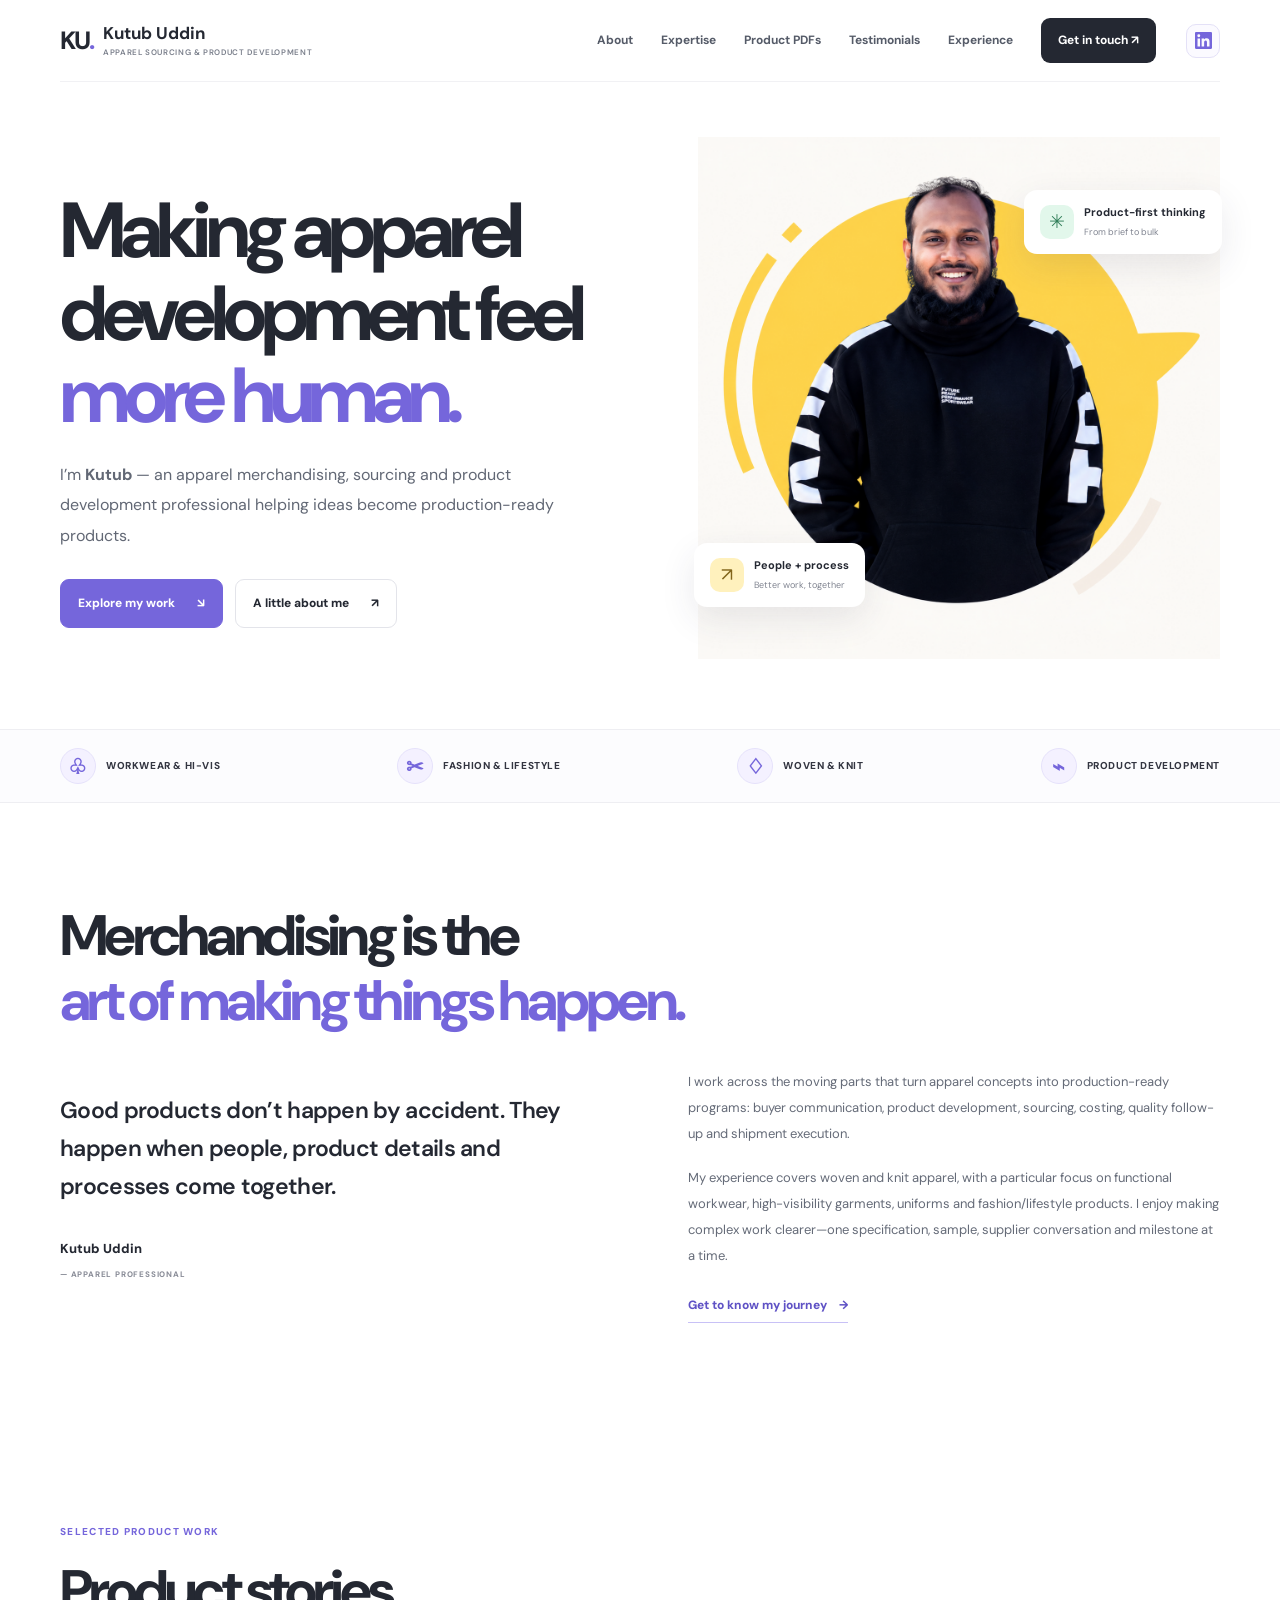
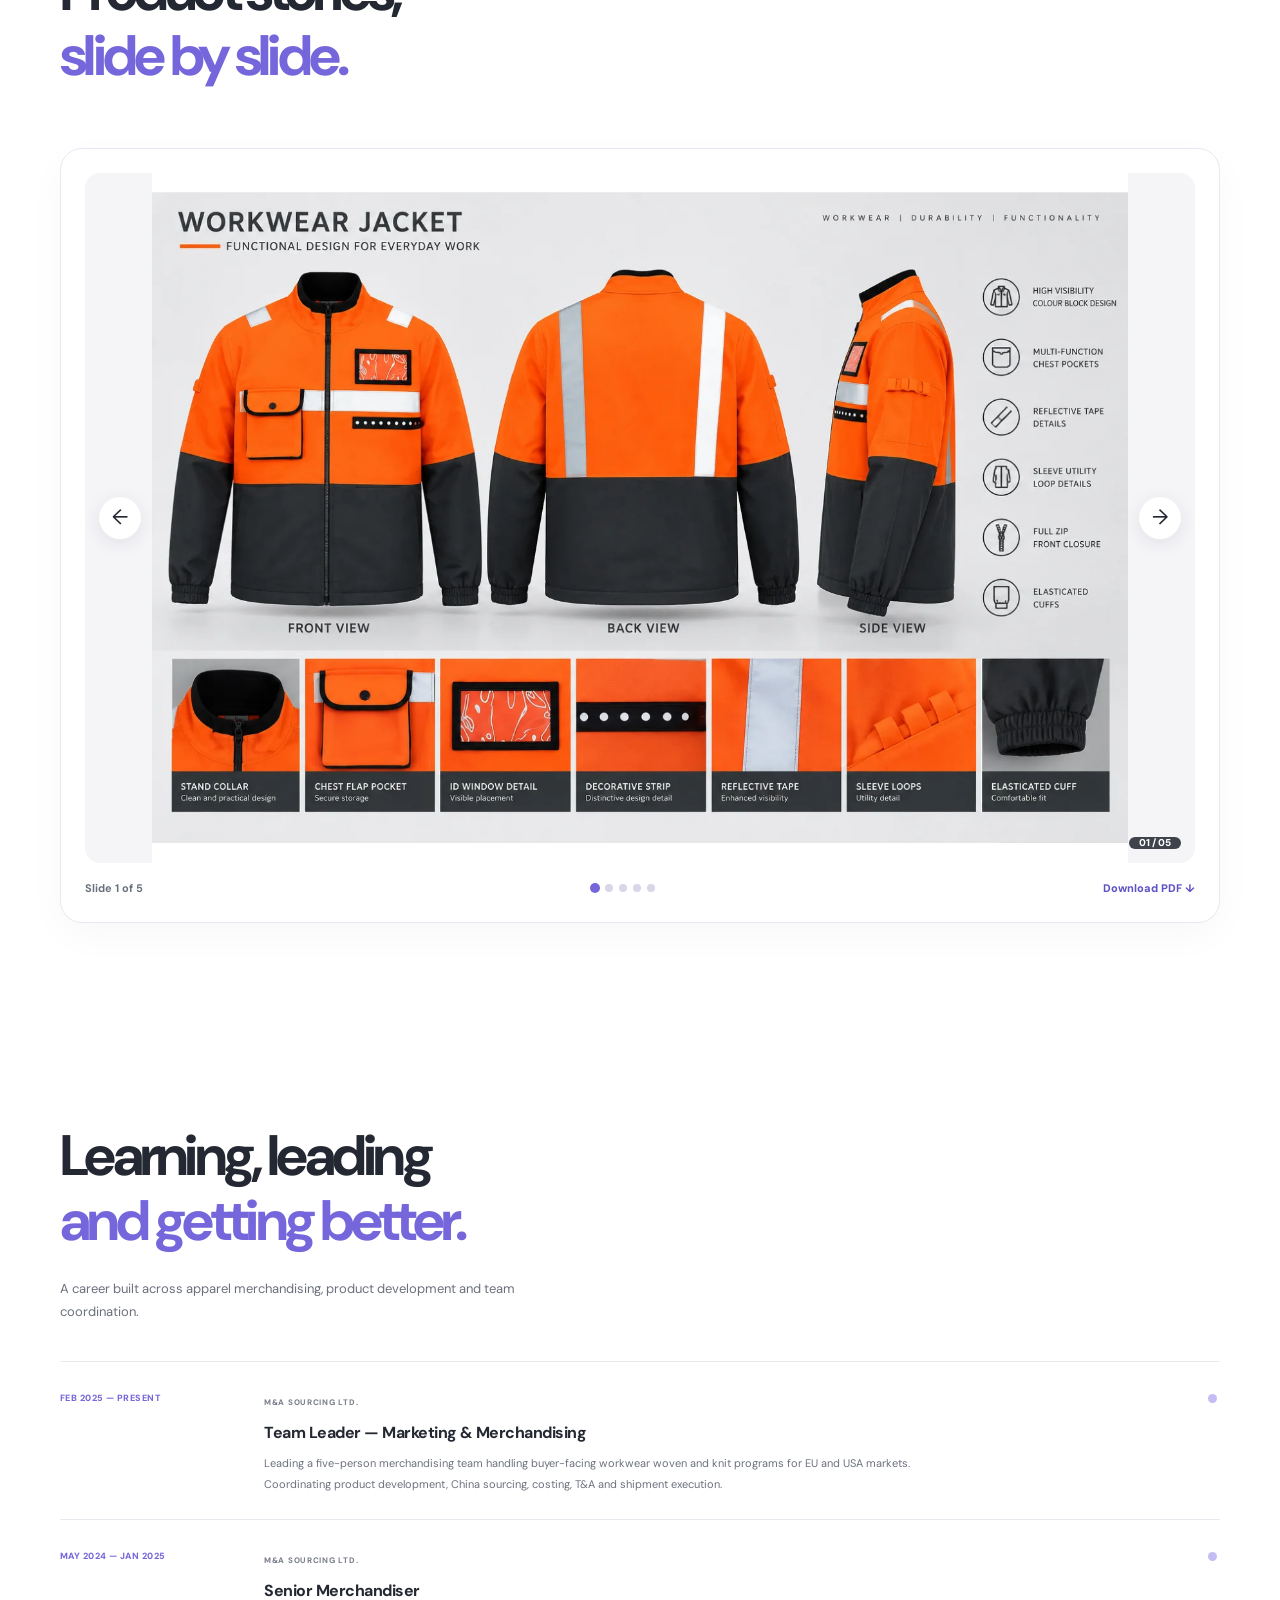
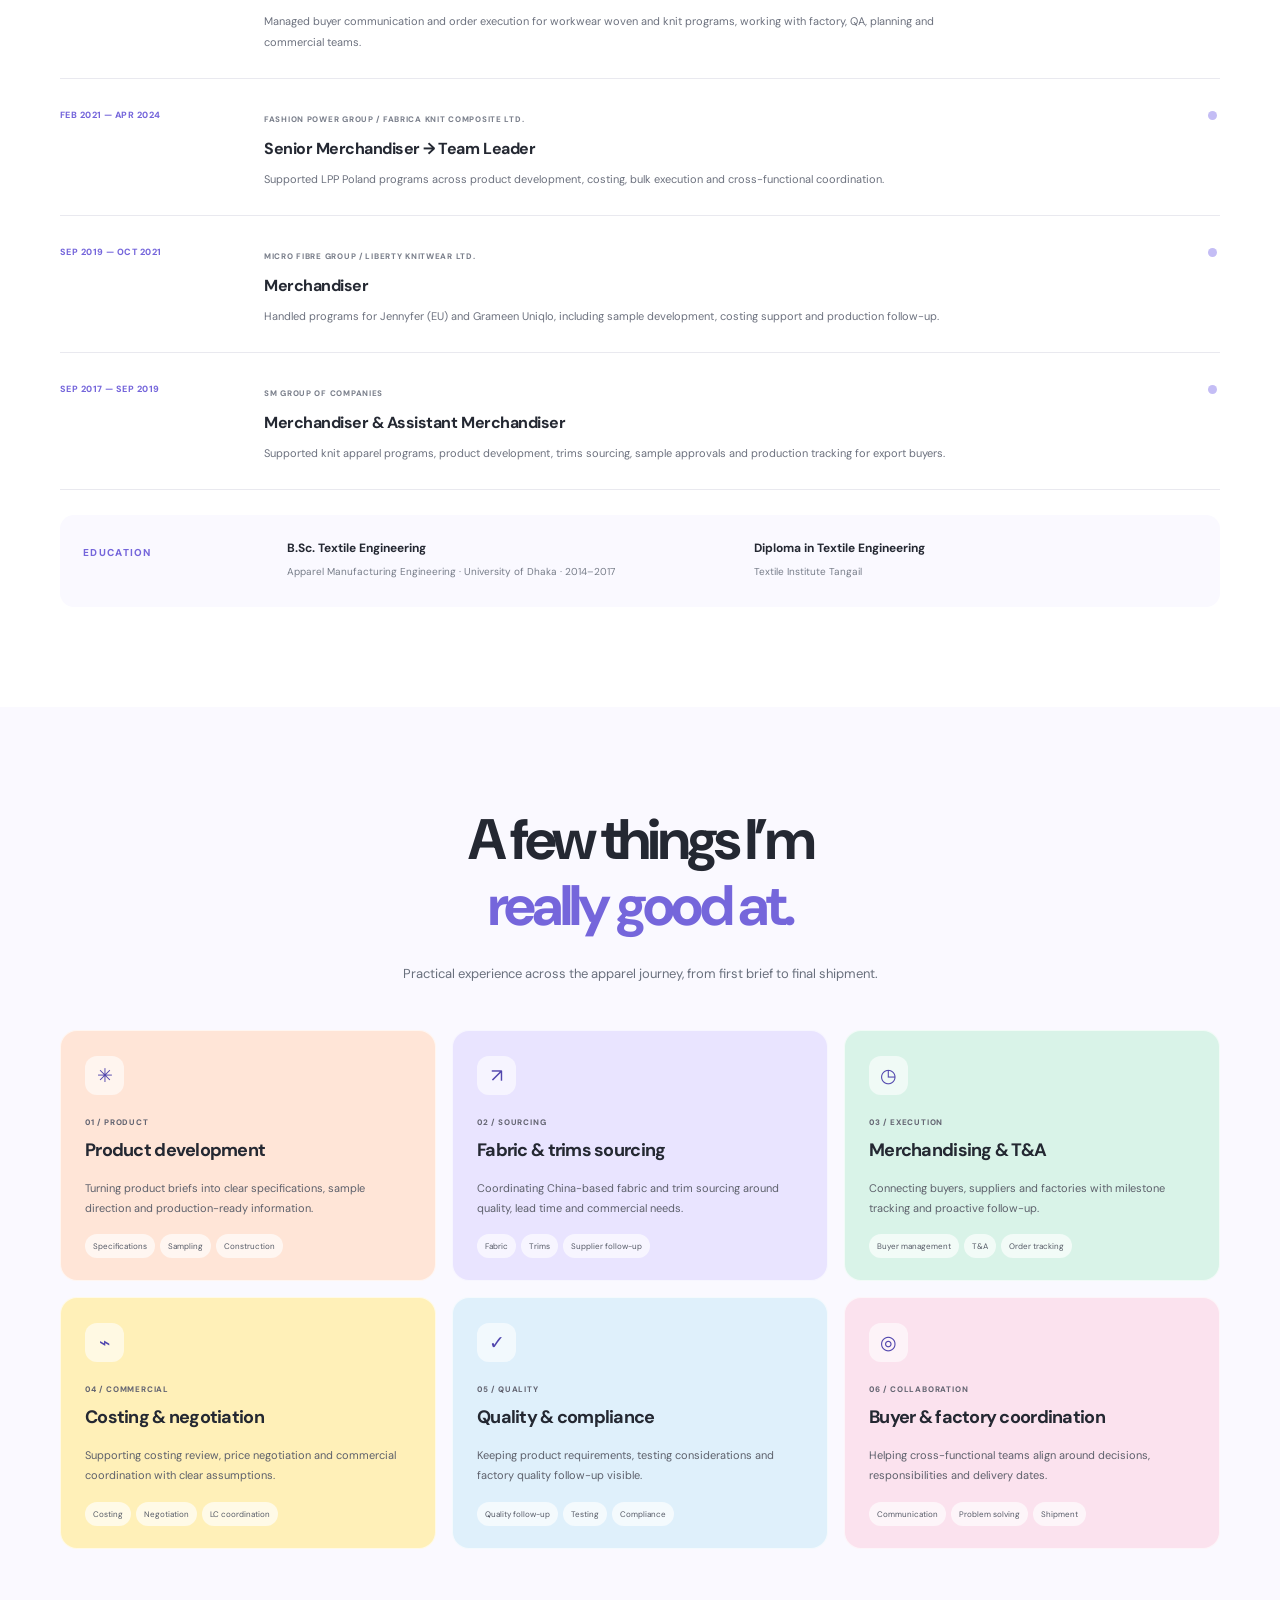
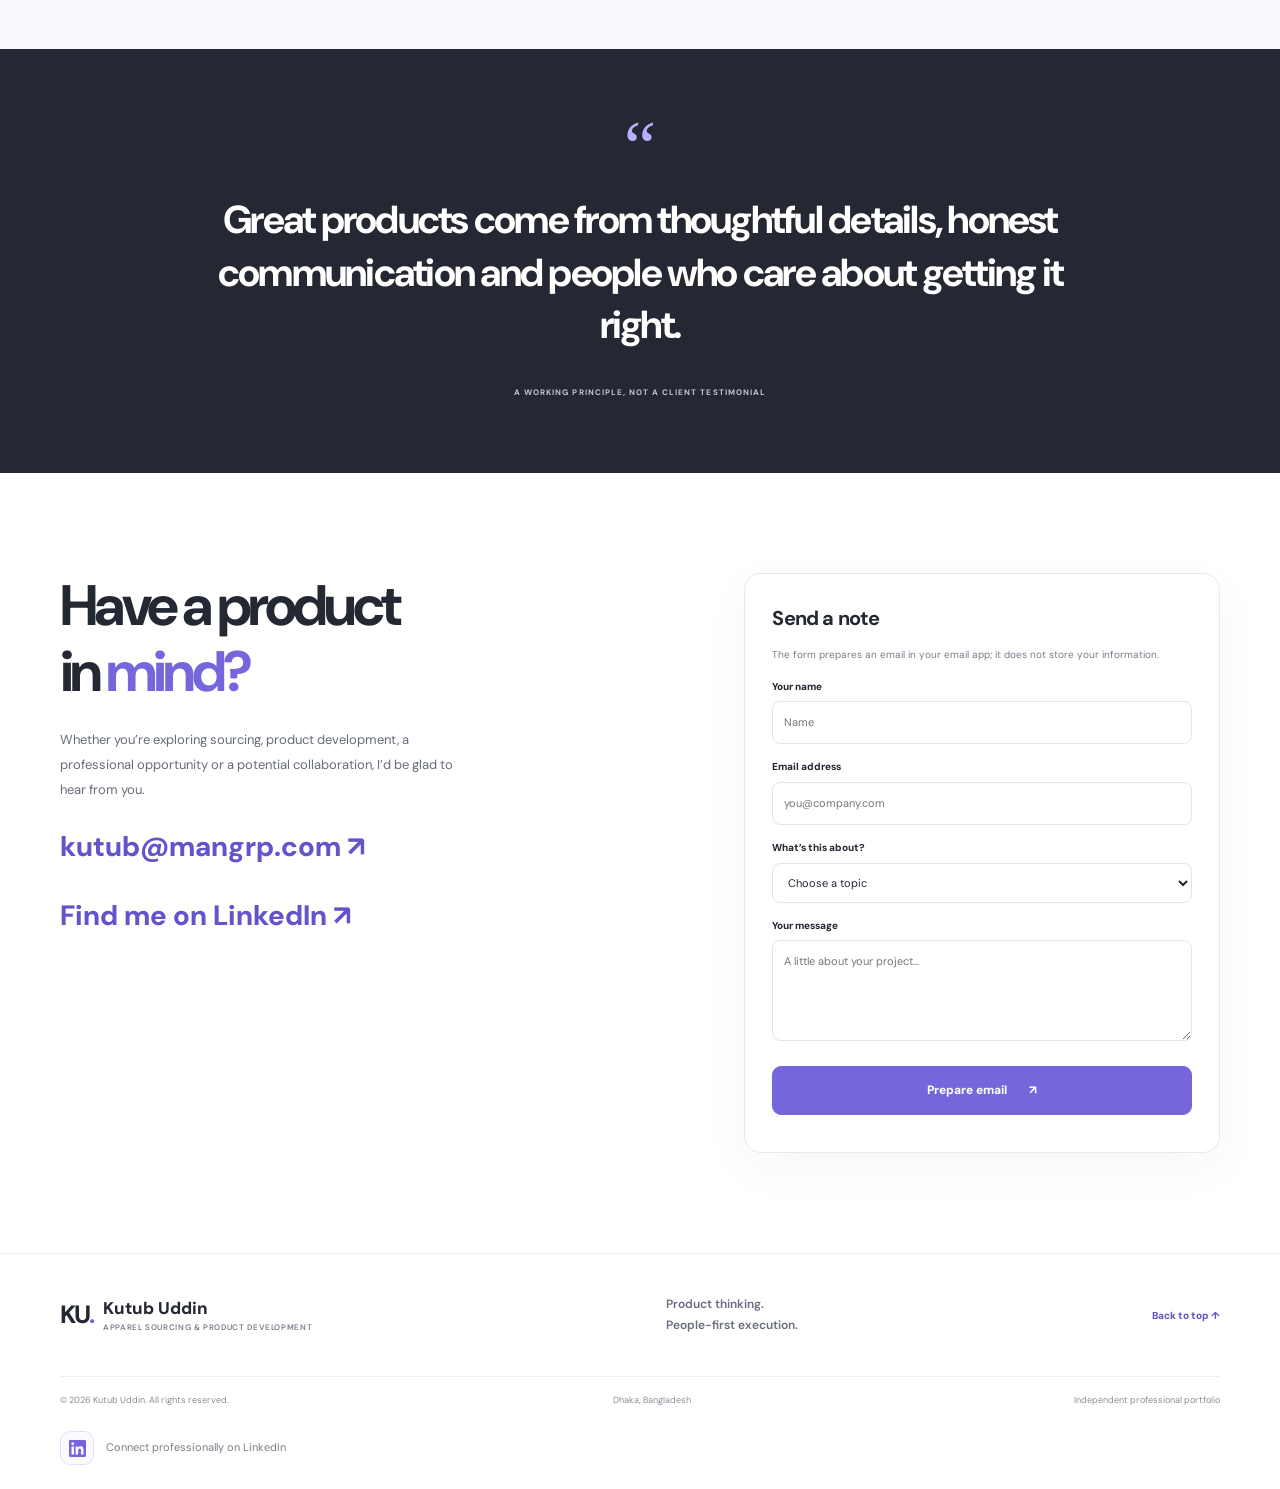
==== index.html @ 55be1b84 "Add files via upload" ====
<!doctype html>
<html lang="en">
    <head>
        <meta charset="utf-8">
        <meta name="viewport" content="width=device-width,initial-scale=1">
        <title>Kutub Uddin | Apparel Sourcing & Product Development</title>
        <meta name="description" content="Kutub Uddin is an apparel merchandising, sourcing and product development professional focused on workwear, uniforms, woven and knit apparel.">
        <meta name="theme-color" content="#ffffff">
        <meta property="og:title" content="Kutub Uddin | Apparel Sourcing & Product Development">
        <meta property="og:description" content="Product development, sourcing and merchandising—from concept to shipment.">
        <link rel="icon" href="assets/favicon.svg">
        <link rel="preconnect" href="https://fonts.googleapis.com">
        <link href="https://fonts.googleapis.com/css2?family=DM+Sans:wght@400;500;600;700;800&family=Manrope:wght@400;500;600;700;800&display=swap" rel="stylesheet">
        <link rel="stylesheet" href="styles.css">
    </head>
    <body>
        <a class="skip" href="#main">Skip to content</a>
        <header class="header">
            <a class="brand" href="#home"><span class="mark">KU<span>.</span></span><span class="brandname"><b>Kutub Uddin</b><small>APPAREL SOURCING &amp; PRODUCT DEVELOPMENT</small></span></a>
            <button class="menu" id="menu" aria-expanded="false" aria-controls="nav">☰ Menu</button>
            <nav id="nav">
                <a href="#about">About</a>
                <a href="#expertise">Expertise</a>
                <a href="#presentations">Product PDFs</a>
                <a href="#testimonials">Testimonials</a>
                <a href="#journey">Experience</a>
                <a class="navbutton" href="#contact">Get in touch &#8599;</a>
                <a class="linkedin-icon" href="https://www.linkedin.com/in/muhammad-kutub" target="_blank" rel="noopener noreferrer" aria-label="Kutub Uddin on LinkedIn" title="LinkedIn"><svg viewBox="0 0 24 24" aria-hidden="true">
                        <path d="M20.45 20.45h-3.56v-5.57c0-1.33-.02-3.04-1.85-3.04-1.85 0-2.13 1.45-2.13 2.94v5.67H9.35V9h3.42v1.56h.05c.48-.9 1.64-1.85 3.38-1.85 3.61 0 4.28 2.38 4.28 5.48v6.26ZM5.34 7.43a2.06 2.06 0 1 1 0-4.12 2.06 2.06 0 0 1 0 4.12ZM7.12 20.45H3.56V9h3.56v11.45ZM22.22 0H1.77C.79 0 0 .77 0 1.73v20.54C0 23.23.79 24 1.77 24h20.45c.98 0 1.78-.77 1.78-1.73V1.73C24 .77 23.2 0 22.22 0Z"/>
                    </svg></a>
            </nav>
        </header>
        <main id="main">
            <section class="hero container" id="home">
                <div class="hero-copy">
                    <h1>Making apparel<br>development feel<br><em>more human.</em></h1>
                    <p class="intro">I&rsquo;m <b>Kutub </b>&#8212; an apparel merchandising, sourcing and product development professional helping ideas become production-ready products.</p>
                    <div class="buttons">
                        <a class="button primary" href="#work">Explore my work <span>↘</span></a>
                        <a class="button plain" href="#about">A little about me <span>↗</span></a>
                    </div>
                </div>
                <div class="hero-visual">
                    <div class="blob blob-a"></div>
                    <div class="blob blob-b"></div>
                    <div class="photo-frame">
                        <img src="assets/images/kutub-profile.png" alt="Kutub Uddin, apparel sourcing and merchandising professional">
                    </div>
                    <div class="floating-note note-top">
                        <span class="note-icon">✳</span>
                        <div>
                            <b>Product-first thinking</b>
                            <small>From brief to bulk</small>
                        </div>
                    </div>
                    <div class="floating-note note-bottom">
                        <span class="note-icon yellow">↗</span>
                        <div>
                            <b>People + process</b>
                            <small>Better work, together</small>
                        </div>
                    </div>
                    <div class="scribble">LET’S MAKE<br>GOOD THINGS.
                    </div>
                </div>
            </section>
            <div class="trustbar apparel-strip" aria-label="Apparel expertise">
                <div class="container trustitems">
                    <span class="apparel-item"><span class="apparel-icon" aria-hidden="true">♧</span><span style="font-size: -1px;">Workwear &amp; Hi-Vis</span></span>
                    <span class="apparel-item"><span class="apparel-icon" aria-hidden="true">✂</span><span>Fashion & Lifestyle</span></span>
                    <span class="apparel-item"><span class="apparel-icon" aria-hidden="true">♢</span><span>Woven & Knit</span></span>
                    <span class="apparel-item"><span class="apparel-icon" aria-hidden="true">⌁</span><span>Product Development</span></span>
                </div>
            </div>
            <section class="section container about" id="about">
                <div class="section-head">
                    <h2>Merchandising is the<br><em>art of making things happen.</em></h2>
                </div>
                <div class="about-grid">
                    <div class="about-lead">
                        <p class="large">Good products don’t happen by accident. They happen when people, product details and processes come together.</p>
                        <div class="signature">Kutub Uddin <span>— APPAREL PROFESSIONAL</span>
                        </div>
                    </div>
                    <div class="about-text">
                        <p>I work across the moving parts that turn apparel concepts into production-ready programs: buyer communication, product development, sourcing, costing, quality follow-up and shipment execution.</p>
                        <p>My experience covers woven and knit apparel, with a particular focus on functional workwear, high-visibility garments, uniforms and fashion/lifestyle products. I enjoy making complex work clearer—one specification, sample, supplier conversation and milestone at a time.</p>
                        <a class="underlink" href="#journey">Get to know my journey <span>→</span></a>
                    </div>
                </div>
            </section>
            <section class="section presentation-section" id="presentations">
                <div class="container">
                    <div class="section-head work-head">
                        <div>
                            <span class="eyebrow">SELECTED PRODUCT WORK</span>
                            <h2>Product stories,<br><em>slide by slide.</em></h2>
                        </div>
                    </div>
                    <div class="presentation-grid">
                        <article class="presentation-card" data-deck="workwear">
                            <div class="slide-viewer" aria-label="Workwear collection slideshow">
                                <div class="deck-slide active" data-slide="0" aria-hidden="false">
                                    <img src="assets/images/product-slides/workwear-01.webp" alt="Workwear collection — slide 1" loading="lazy">
                                    <span class="slide-counter">01 / 05</span>
                                </div>
                                <div class="deck-slide" data-slide="1" aria-hidden="true">
                                    <img src="assets/images/product-slides/workwear-02.webp" alt="Workwear collection — slide 2" loading="lazy">
                                    <span class="slide-counter">02 / 05</span>
                                </div>
                                <div class="deck-slide" data-slide="2" aria-hidden="true">
                                    <img src="assets/images/product-slides/workwear-03.webp" alt="Workwear collection — slide 3" loading="lazy">
                                    <span class="slide-counter">03 / 05</span>
                                </div>
                                <div class="deck-slide" data-slide="3" aria-hidden="true">
                                    <img src="assets/images/product-slides/workwear-04.webp" alt="Workwear collection — slide 4" loading="lazy">
                                    <span class="slide-counter">04 / 05</span>
                                </div>
                                <div class="deck-slide" data-slide="4" aria-hidden="true">
                                    <img src="assets/images/product-slides/workwear-05.webp" alt="Workwear collection — slide 5" loading="lazy">
                                    <span class="slide-counter">05 / 05</span>
                                </div>
                                <button class="slide-arrow prev" type="button" data-direction="-1" aria-label="Previous slide">←</button>
                                <button class="slide-arrow next" type="button" data-direction="1" aria-label="Next slide">→</button>
                            </div>
                            <div class="slide-controls">
                                <span class="slide-status" aria-live="polite">Slide 1 of 5</span>
                                <div class="slide-dots">
                                    <button type="button" class="slide-dot active" data-go="0" aria-label="Go to slide 1" aria-pressed="true"></button>
                                    <button type="button" class="slide-dot" data-go="1" aria-label="Go to slide 2" aria-pressed="false"></button>
                                    <button type="button" class="slide-dot" data-go="2" aria-label="Go to slide 3" aria-pressed="false"></button>
                                    <button type="button" class="slide-dot" data-go="3" aria-label="Go to slide 4" aria-pressed="false"></button>
                                    <button type="button" class="slide-dot" data-go="4" aria-label="Go to slide 5" aria-pressed="false"></button>
                                </div>
                                <a class="text-link" href="assets/documents/workwear-product-presentation.pdf" download>Download PDF ↓</a>
                            </div>
                        </article>
                    </div>
                </div>
            </section>
            <section class="section container journey" id="journey">
                <div class="section-head">
                    <h2>Learning, leading<br><em>and getting better.</em></h2>
                    <p>A career built across apparel merchandising, product development and team coordination.</p>
                </div>
                <div class="timeline">
                    <article>
                        <time>FEB 2025 — PRESENT</time>
                        <div>
                            <span class="company">M&A SOURCING LTD.</span>
                            <h3>Team Leader — Marketing & Merchandising</h3>
                            <p>Leading a five-person merchandising team handling buyer-facing workwear woven and knit programs for EU and USA markets. Coordinating product development, China sourcing, costing, T&A and shipment execution.</p>
                        </div>
                        <span class="timeline-dot"></span>
                    </article>
                    <article>
                        <time>MAY 2024 — JAN 2025</time>
                        <div>
                            <span class="company">M&A SOURCING LTD.</span>
                            <h3>Senior Merchandiser</h3>
                            <p>Managed buyer communication and order execution for workwear woven and knit programs, working with factory, QA, planning and commercial teams.</p>
                        </div>
                        <span class="timeline-dot"></span>
                    </article>
                    <article>
                        <time>FEB 2021 — APR 2024</time>
                        <div>
                            <span class="company">FASHION POWER GROUP / FABRICA KNIT COMPOSITE LTD.</span>
                            <h3>Senior Merchandiser → Team Leader</h3>
                            <p>Supported LPP Poland programs across product development, costing, bulk execution and cross-functional coordination.</p>
                        </div>
                        <span class="timeline-dot"></span>
                    </article>
                    <article>
                        <time>SEP 2019 — OCT 2021</time>
                        <div>
                            <span class="company">MICRO FIBRE GROUP / LIBERTY KNITWEAR LTD.</span>
                            <h3>Merchandiser</h3>
                            <p>Handled programs for Jennyfer (EU) and Grameen Uniqlo, including sample development, costing support and production follow-up.</p>
                        </div>
                        <span class="timeline-dot"></span>
                    </article>
                    <article>
                        <time>SEP 2017 — SEP 2019</time>
                        <div>
                            <span class="company">SM GROUP OF COMPANIES</span>
                            <h3>Merchandiser & Assistant Merchandiser</h3>
                            <p>Supported knit apparel programs, product development, trims sourcing, sample approvals and production tracking for export buyers.</p>
                        </div>
                        <span class="timeline-dot"></span>
                    </article>
                </div>
                <div class="education">
                    <span class="eyebrow">EDUCATION</span>
                    <div>
                        <h3>B.Sc. Textile Engineering</h3>
                        <p>Apparel Manufacturing Engineering · University of Dhaka · 2014–2017</p>
                    </div>
                    <div>
                        <h3>Diploma in Textile Engineering</h3>
                        <p>Textile Institute Tangail</p>
                    </div>
                </div>
            </section>
            <section class="section soft" id="expertise">
                <div class="container">
                    <div class="section-head center">
                        <h2>A few things I’m<br><em>really good at.</em></h2>
                        <p>Practical experience across the apparel journey, from first brief to final shipment.</p>
                    </div>
                    <div class="skill-grid">
                        <article class="skill-card peach">
                            <span class="card-icon">✳</span>
                            <small>01 / PRODUCT</small>
                            <h3>Product development</h3>
                            <p>Turning product briefs into clear specifications, sample direction and production-ready information.</p>
                            <div class="tags">
                                <span>Specifications</span>
                                <span>Sampling</span>
                                <span>Construction</span>
                            </div>
                        </article>
                        <article class="skill-card lavender">
                            <span class="card-icon">↗</span>
                            <small>02 / SOURCING</small>
                            <h3>Fabric & trims sourcing</h3>
                            <p>Coordinating China-based fabric and trim sourcing around quality, lead time and commercial needs.</p>
                            <div class="tags">
                                <span>Fabric</span>
                                <span>Trims</span>
                                <span>Supplier follow-up</span>
                            </div>
                        </article>
                        <article class="skill-card mint">
                            <span class="card-icon">◷</span>
                            <small>03 / EXECUTION</small>
                            <h3>Merchandising & T&A</h3>
                            <p>Connecting buyers, suppliers and factories with milestone tracking and proactive follow-up.</p>
                            <div class="tags">
                                <span>Buyer management</span>
                                <span>T&A</span>
                                <span>Order tracking</span>
                            </div>
                        </article>
                        <article class="skill-card butter">
                            <span class="card-icon">⌁</span>
                            <small>04 / COMMERCIAL</small>
                            <h3>Costing & negotiation</h3>
                            <p>Supporting costing review, price negotiation and commercial coordination with clear assumptions.</p>
                            <div class="tags">
                                <span>Costing</span>
                                <span>Negotiation</span>
                                <span>LC coordination</span>
                            </div>
                        </article>
                        <article class="skill-card blue">
                            <span class="card-icon">✓</span>
                            <small>05 / QUALITY</small>
                            <h3>Quality & compliance</h3>
                            <p>Keeping product requirements, testing considerations and factory quality follow-up visible.</p>
                            <div class="tags">
                                <span>Quality follow-up</span>
                                <span>Testing</span>
                                <span>Compliance</span>
                            </div>
                        </article>
                        <article class="skill-card pink">
                            <span class="card-icon">◎</span>
                            <small>06 / COLLABORATION</small>
                            <h3>Buyer & factory coordination</h3>
                            <p>Helping cross-functional teams align around decisions, responsibilities and delivery dates.</p>
                            <div class="tags">
                                <span>Communication</span>
                                <span>Problem solving</span>
                                <span>Shipment</span>
                            </div>
                        </article>
                    </div>
                </div>
            </section>
            <section class="quote-section">
                <div class="container quote-inner">
                    <span class="quote-mark">“</span>
                    <blockquote>Great products come from thoughtful details, honest communication and people who care about getting it right.</blockquote>
                    <span class="quote-by">A WORKING PRINCIPLE, NOT A CLIENT TESTIMONIAL</span>
                </div>
            </section>
            <section class="section container contact" id="contact">
                <div class="contact-copy">
                    <h2>Have a product<br>in <em>mind?</em></h2>
                    <p>Whether you’re exploring sourcing, product development, a professional opportunity or a potential collaboration, I’d be glad to hear from you.</p>
                    <a class="contact-email" href="mailto:kutub@mangrp.com">kutub@mangrp.com &#8599;</a>
                    <a class="contact-email" href="https://www.linkedin.com/in/muhammad-kutub" target="_blank" rel="noopener noreferrer">Find me on LinkedIn ↗</a>
                </div>
                <form id="contactform">
                    <h3>Send a note</h3>
                    <p>The form prepares an email in your email app; it does not store your information.</p>
                    <label for="name">Your name</label>
                    <input id="name" name="name" autocomplete="name" required placeholder="Name">
                    <label for="email">Email address</label>
                    <input id="email" name="email" type="email" autocomplete="email" required placeholder="you@company.com">
                    <label for="topic">What’s this about?</label>
                    <select id="topic" name="topic" required>
                        <option value="">Choose a topic</option>
                        <option>Buyer & sourcing inquiry</option>
                        <option>Product development</option>
                        <option>Career opportunity</option>
                        <option>Business partnership</option>
                        <option>General inquiry</option>
                    </select>
                    <label for="message">Your message</label>
                    <textarea id="message" name="message" rows="4" required placeholder="A little about your project..."></textarea>
                    <button class="button primary submit" type="submit">Prepare email <span>↗</span>
                    </button>
                    <p id="status" role="status" aria-live="polite"></p>
                </form>
            </section>
        </main>
        <footer>
            <div class="container footer-top">
                <a class="brand" href="#home"><span class="mark">KU<span>.</span></span><span class="brandname">Kutub Uddin<small>APPAREL SOURCING & PRODUCT DEVELOPMENT</small></span></a>
                <p>Product thinking.<br>People-first execution.</p>
                <a class="backtop" href="#home">Back to top ↑</a>
            </div>
            <div class="container footer-bottom">
                <span>© 2026 Kutub Uddin. All rights reserved.</span>
                <span>Dhaka, Bangladesh</span>
                <span>Independent professional portfolio</span>
            </div>
            <div class="container footer-social">
                <a class="linkedin-icon" href="https://www.linkedin.com/in/muhammad-kutub" target="_blank" rel="noopener noreferrer" aria-label="Kutub Uddin on LinkedIn" title="LinkedIn"><svg viewBox="0 0 24 24" aria-hidden="true">
                        <path d="M20.45 20.45h-3.56v-5.57c0-1.33-.02-3.04-1.85-3.04-1.85 0-2.13 1.45-2.13 2.94v5.67H9.35V9h3.42v1.56h.05c.48-.9 1.64-1.85 3.38-1.85 3.61 0 4.28 2.38 4.28 5.48v6.26ZM5.34 7.43a2.06 2.06 0 1 1 0-4.12 2.06 2.06 0 0 1 0 4.12ZM7.12 20.45H3.56V9h3.56v11.45ZM22.22 0H1.77C.79 0 0 .77 0 1.73v20.54C0 23.23.79 24 1.77 24h20.45c.98 0 1.78-.77 1.78-1.73V1.73C24 .77 23.2 0 22.22 0Z"/>
                    </svg></a>
                <span>Connect professionally on LinkedIn</span>
            </div>
        </footer>
        <dialog id="projectdialog">
            <button id="closeDialog" aria-label="Close project details">×</button>
            <span class="eyebrow">PORTFOLIO / VISUAL STUDY</span>
            <h2 id="dialogTitle"></h2>
            <p id="dialogDesc"></p>
            <p class="fineprint">Illustrative portfolio category—not a claim of client approval, certification or production results.</p>
        </dialog>
        <script src="script.js"></script>
    </body>
</html>
---- styles.css ----
* {
    box-sizing: border-box;
}

html {
    scroll-behavior: smooth;
    scroll-padding-top: 90px;
}

body {
    margin: 0;
    color: #242832;
    background: #fff;
    font: 15px/1.75 "DM Sans",Arial,sans-serif;
}

:root {
    --ink: #242832;
    --muted: #69707d;
    --purple: #7566db;
    --pink: #f6dce6;
    --mint: #d9f3e8;
    --yellow: #fff0b8;
    --lav: #e9e4ff;
    --peach: #ffe5d7;
    --line: #e9e9ef;
    --container: min(1160px,calc(100% - 48px));
}

a {
    color: inherit;
    text-decoration: none;
}

button,
input,
select,
textarea {
    font: inherit;
}

button {
    cursor: pointer;
}

.container {
    width: var(--container);
    margin: auto;
}

.skip {
    position: fixed;
    top: 8px;
    left: 8px;
    z-index: 1000;
    transform: translateY(-150%);
    background: #222;
    color: #fff;
    padding: 10px;
}

.skip:focus {
    transform: none;
}

:focus-visible {
    outline: 3px solid #7566db;
    outline-offset: 4px;
}

.header {
    height: 82px;
    display: flex;
    align-items: center;
    justify-content: space-between;
    width: var(--container);
    margin: auto;
    border-bottom: 1px solid #f1f1f4;
}

.brand {
    display: flex;
    align-items: center;
    gap: 10px;
}

.mark {
    font-size: 25px;
    letter-spacing: -2px;
    font-weight: 800;
}

.mark span {
    color: var(--purple);
}

.brandname {
    font-size: 17px;
    font-weight: 800;
    line-height: 1.2;
}

.brandname small {
    display: block;
    font-size: 8px;
    color: #7a7f8b;
    letter-spacing: .08em;
    margin-top: 5px;
    font-weight: 600;
}

nav {
    display: flex;
    align-items: center;
    gap: 28px;
}

nav a {
    font-size: 12px;
    font-weight: 700;
    color: #555b68;
}

nav a:hover {
    color: var(--purple);
}

.navbutton {
    background: #242832;
    color: white;
    padding: 12px 17px;
    border-radius: 9px;
}

.navbutton:hover {
    background: var(--purple);
    color: white;
}

.menu {
    display: none;
    background: none;
    border: 0;
    font-size: 12px;
    font-weight: 700;
}

.hero {
    min-height: 600px;
    display: grid;
    grid-template-columns: 1fr .88fr;
    align-items: center;
    gap: 45px;
    padding-top: 55px;
    padding-bottom: 70px;
}

.pill {
    display: inline-flex;
    align-items: center;
    gap: 8px;
    border: 1px solid #e8e5f7;
    border-radius: 99px;
    padding: 7px 12px;
    font-size: 9px;
    letter-spacing: .07em;
    font-weight: 800;
    color: #55516f;
    background: #fbfaff;
}

.pill i {
    width: 7px;
    height: 7px;
    background: #53b98b;
    border-radius: 50%;
}

.hero h1 {
    font-size: clamp(46px,6.3vw,78px);
    line-height: 1.06;
    letter-spacing: -.075em;
    margin: 22px 0;
}

.hero h1 em,
h2 em {
    font-style: normal;
    color: var(--purple);
}

.intro {
    font-size: 16px;
    color: #626875;
    max-width: 500px;
    line-height: 1.9;
}

.buttons {
    display: flex;
    gap: 12px;
    align-items: center;
    flex-wrap: wrap;
    margin-top: 28px;
}

.button {
    display: inline-flex;
    align-items: center;
    justify-content: center;
    gap: 22px;
    padding: 13px 17px;
    border-radius: 9px;
    font-size: 12px;
    font-weight: 800;
    border: 1px solid #e3e4ea;
    transition: transform .2s,box-shadow .2s;
}

.button:hover {
    transform: translateY(-2px);
    box-shadow: 0 8px 22px #292d3a12;
}

.primary {
    background: #7566db;
    color: white;
    border-color: #7566db;
}

.plain {
    background: #fff;
}

.hero-note {
    display: flex;
    gap: 22px;
    flex-wrap: wrap;
    margin-top: 43px;
    color: #7c8290;
    font-size: 9px;
    letter-spacing: .07em;
    font-weight: 800;
}

.hero-visual {
    height: auto;
    min-height: 450px;
    position: relative;
    display: grid;
    place-items: center;
}

.photo-frame {
    position: relative;
    z-index: 2;
    width: 100%;
    height: auto;
    padding: 0;
    border-radius: 0;
    background: transparent;
    box-shadow: none;
    transform: none;
    line-height: 0;
}

.photo-frame img {
    display: block;
    width: 100%;
    height: auto;
    object-fit: contain;
    object-position: center;
    border-radius: 0;
}

.blob {
    display: none;
    position: absolute;
    border-radius: 45% 55% 58% 42%/48% 44% 56% 52%;
}

.blob-a {
    background: #f7dfe8;
    width: 82%;
    height: 80%;
    transform: rotate(-9deg);
}

.blob-b {
    background: #e3e0ff;
    width: 72%;
    height: 75%;
    transform: rotate(16deg);
    opacity: .9;
}

.floating-note {
    display: none;
    position: absolute;
    z-index: 3;
    display: flex;
    align-items: center;
    gap: 10px;
    padding: 13px 16px;
    background: #fff;
    border-radius: 13px;
    box-shadow: 0 12px 35px #34334a1a;
}

.note-top {
    top: 53px;
    right: -2px;
}

.note-bottom {
    bottom: 52px;
    left: -4px;
}

.note-icon {
    width: 34px;
    height: 34px;
    display: grid;
    place-items: center;
    background: #e2f7eb;
    border-radius: 10px;
    font-size: 19px;
    color: #327f5a;
}

.note-icon.yellow {
    background: #fff1bd;
    color: #82651b;
}

.floating-note b {
    font-size: 11px;
    display: block;
}

.floating-note small {
    font-size: 9px;
    color: #818591;
    display: block;
    margin-top: 3px;
}

.scribble {
    display: none;
    position: absolute;
    right: -4px;
    bottom: 12px;
    color: #7566db;
    font-size: 10px;
    line-height: 1.4;
    font-weight: 800;
    letter-spacing: .09em;
    transform: rotate(-7deg);
}

.trustbar {
    border-block: 1px solid #eeeef2;
    background: #fcfcfe;
}

.trustitems {
    min-height: 72px;
    display: flex;
    align-items: center;
    justify-content: space-between;
    gap: 18px;
    color: #777d89;
    font-size: 9px;
    letter-spacing: .09em;
    font-weight: 800;
}

.trustitems b {
    color: #a49ae8;
    font-size: 17px;
}

.section {
    padding-top: 100px;
    padding-bottom: 100px;
}

.section-head {
    margin-bottom: 35px;
}

.eyebrow {
    display: block;
    font-size: 10px;
    font-weight: 800;
    letter-spacing: .13em;
    color: #7566db;
    margin-bottom: 17px;
}

.section h2,
.feature h2,
.contact h2 {
    font-size: clamp(36px,4.8vw,57px);
    line-height: 1.15;
    letter-spacing: -.065em;
    margin: 0 0 24px;
}

.about-grid {
    display: grid;
    grid-template-columns: 1fr 1fr;
    gap: 95px;
}

.large {
    font-size: 23px;
    line-height: 1.65;
    letter-spacing: -.03em;
    font-weight: 600;
}

.signature {
    margin-top: 32px;
    font-weight: 800;
    font-size: 13px;
}

.signature span {
    display: block;
    font-size: 8px;
    letter-spacing: .1em;
    color: #8a8d98;
    margin-top: 6px;
}

.about-text p {
    color: #656b78;
    font-size: 13px;
    line-height: 2;
    margin: 0 0 18px;
}

.underlink {
    display: inline-flex;
    gap: 12px;
    margin-top: 8px;
    font-size: 12px;
    font-weight: 800;
    border-bottom: 1px solid #c8c1f6;
    padding-bottom: 6px;
    color: #5f52c5;
}

.soft {
    background: #faf9ff;
}

.center {
    text-align: center;
}

.center>p {
    font-size: 13px;
    color: var(--muted);
    margin: 0 auto;
    max-width: 500px;
}

.skill-grid {
    display: grid;
    grid-template-columns: repeat(3,1fr);
    gap: 16px;
    margin-top: 45px;
}

.skill-card {
    border-radius: 17px;
    padding: 25px 24px 22px;
    min-height: 250px;
    border: 1px solid #ffffffaa;
    transition: transform .2s;
}

.skill-card:hover {
    transform: translateY(-4px);
}

.peach {
    background: var(--peach);
}

.lavender {
    background: var(--lav);
}

.mint {
    background: var(--mint);
}

.butter {
    background: var(--yellow);
}

.blue {
    background: #dff0fb;
}

.pink {
    background: #fbe2ee;
}

.card-icon {
    width: 39px;
    height: 39px;
    display: grid;
    place-items: center;
    background: #ffffff9c;
    border-radius: 12px;
    font-size: 19px;
    color: #5045ad;
}

.skill-card>small {
    display: block;
    font-size: 8px;
    letter-spacing: .1em;
    color: #646572;
    font-weight: 800;
    margin-top: 20px;
}

.skill-card h3 {
    font-size: 18px;
    letter-spacing: -.04em;
    margin: 6px 0;
}

.skill-card p {
    font-size: 11px;
    line-height: 1.85;
    color: #5d606b;
}

.tags {
    display: flex;
    flex-wrap: wrap;
    gap: 5px;
    margin-top: 16px;
}

.tags span {
    font-size: 8px;
    padding: 5px 8px;
    background: #ffffffa8;
    border-radius: 99px;
    color: #555a66;
}

.work-head {
    display: flex;
    align-items: end;
    justify-content: space-between;
    gap: 40px;
}

.work-head p {
    max-width: 350px;
    color: #6b707c;
    font-size: 12px;
    line-height: 1.9;
    margin-bottom: 28px;
}

.filters {
    display: flex;
    gap: 8px;
    flex-wrap: wrap;
    margin: 28px 0;
}

.filter {
    border: 1px solid #e4e4ed;
    background: white;
    border-radius: 99px;
    padding: 9px 15px;
    font-size: 10px;
    font-weight: 700;
    color: #646977;
}

.filter.active,
.filter:hover {
    background: #242832;
    color: white;
    border-color: #242832;
}

.work-grid {
    display: grid;
    grid-template-columns: 1fr 1fr;
    gap: 28px;
}

.work-card {
    cursor: pointer;
    outline: none;
}

.work-card[hidden] {
    display: none;
}

.work-art {
    height: 330px;
    position: relative;
    overflow: hidden;
    border-radius: 17px;
    display: flex;
    align-items: center;
    justify-content: center;
}

.work-card:first-child .work-art {
    height: 370px;
}

.art-label {
    position: absolute;
    top: 18px;
    left: 20px;
    z-index: 2;
    font-size: 8px;
    font-weight: 800;
    letter-spacing: .12em;
    color: #555b66;
}

.art-word {
    position: absolute;
    bottom: 20px;
    left: 22px;
    z-index: 2;
    font-size: clamp(17px,2.5vw,29px);
    font-weight: 800;
    letter-spacing: -.06em;
    line-height: 1.03;
    color: #30323c;
}

.art-jacket {
    background: #f9e0d4;
}

.jacket-shape {
    width: 180px;
    height: 220px;
    background: linear-gradient(90deg,#e6782d,#ffad58 45%,#e8792b);
    clip-path: polygon(27% 0,43% 5%,57% 5%,73% 0,100% 18%,84% 45%,74% 36%,78% 100%,22% 100%,26% 36%,16% 45%,0 18%);
    filter: drop-shadow(0 18px 16px #77421e22);
    transform: rotate(5deg);
}

.jacket-shape:after {
    content: "";
    position: absolute;
    top: 0;
    bottom: 0;
    left: 49%;
    width: 4px;
    background: #d56c2b;
}

.art-trouser {
    background: #dfe0ff;
}

.trouser-shape {
    width: 185px;
    height: 245px;
    background: linear-gradient(90deg,#343947,#505565 48%,#292f3c);
    clip-path: polygon(5% 0,95% 0,89% 22%,74% 100%,53% 100%,49% 36%,42% 100%,18% 100%,10% 22%);
    transform: rotate(-3deg);
}

.art-vest {
    background: #e6f4ce;
}

.vest-shape {
    width: 200px;
    height: 230px;
    background: #d6ef4a;
    clip-path: polygon(28% 0,43% 0,50% 12%,57% 0,72% 0,100% 22%,83% 43%,74% 34%,77% 100%,23% 100%,26% 34%,17% 43%,0 22%);
    filter: drop-shadow(0 14px 15px #5b682322);
}

.vest-shape:after {
    content: "";
    position: absolute;
    top: 43%;
    height: 10%;
    left: 0;
    right: 0;
    background: #fff5d5;
}

.art-uniform {
    background: #dcecf8;
}

.shirt-shape {
    width: 195px;
    height: 225px;
    background: linear-gradient(90deg,#3a526d,#5e7897 50%,#314966);
    clip-path: polygon(26% 0,42% 5%,58% 5%,74% 0,100% 18%,86% 45%,76% 37%,80% 100%,20% 100%,24% 37%,14% 45%,0 18%);
    transform: rotate(4deg);
}

.shirt-shape:before {
    content: "";
    position: absolute;
    top: 0;
    left: 0;
    right: 0;
    height: 12%;
    background: #f2d6a6;
}

.art-details {
    background: #f7e7b6;
}

.detail-grid {
    width: 58%;
    height: 57%;
    display: grid;
    grid-template-columns: 1fr 1fr;
    gap: 9px;
    transform: rotate(-6deg);
}

.detail-grid i {
    border: 1px solid #8f8263;
    background: linear-gradient(135deg,#ffffff88,#e7d28b);
}

.art-concept {
    background: #d8f0e8;
}

.concept-orbit {
    width: 190px;
    height: 190px;
    border: 2px solid #5c9c8b;
    border-radius: 50%;
    position: relative;
}

.concept-orbit:before,
.concept-orbit:after {
    content: "";
    position: absolute;
    inset: 20px;
    border: 1px dashed #5c9c8b;
    border-radius: 50%;
    transform: scaleX(.45) rotate(40deg);
}

.concept-orbit:after {
    transform: scaleX(.45) rotate(-40deg);
}

.work-meta {
    display: flex;
    align-items: center;
    justify-content: space-between;
    padding: 14px 3px 0;
}

.work-meta h3 {
    font-size: 15px;
    margin: 0;
    letter-spacing: -.03em;
}

.work-meta p {
    font-size: 10px;
    color: #7a7f8b;
    margin: 3px 0 0;
}

.arrow {
    width: 35px;
    height: 35px;
    border: 1px solid #e7e7ef;
    border-radius: 50%;
    display: grid;
    place-items: center;
    font-size: 17px;
}

.work-card:hover .arrow {
    background: #7566db;
    color: white;
    border-color: #7566db;
}

.fineprint {
    font-size: 9px;
    color: #878b95;
    margin-top: 28px;
}

.feature {
    background: #f7f5ff;
    padding: 80px 0;
}

.feature-grid {
    display: grid;
    grid-template-columns: 1fr 1fr;
    gap: 85px;
    align-items: center;
}

.feature-art {
    height: 430px;
    border-radius: 24px;
    background: #e1ddff;
    position: relative;
    overflow: hidden;
    display: grid;
    place-items: center;
}

.feature-art:before,
.feature-art:after {
    content: "";
    position: absolute;
    border: 1px solid #9a8fe7;
    border-radius: 50%;
    width: 310px;
    height: 310px;
}

.feature-art:after {
    width: 220px;
    height: 220px;
}

.feature-art>.eyebrow {
    position: absolute;
    top: 25px;
    left: 27px;
}

.big-star {
    font-size: 160px;
    color: #7566db;
    z-index: 1;
    line-height: 1;
    animation: spin 50s linear infinite;
}

.feature-caption {
    position: absolute;
    bottom: 25px;
    left: 27px;
    font-size: 10px;
    font-weight: 800;
    letter-spacing: .08em;
    line-height: 1.5;
}

.feature-copy>p {
    font-size: 13px;
    line-height: 2;
    color: #646a77;
}

.process-list {
    margin-top: 25px;
}

.process-list>div {
    display: flex;
    gap: 16px;
    padding: 15px 0;
    border-bottom: 1px solid #e4e1f1;
}

.process-list b {
    font-size: 10px;
    color: #7566db;
    padding-top: 2px;
}

.process-list strong {
    display: block;
    font-size: 12px;
}

.process-list small {
    display: block;
    font-size: 10px;
    color: #777d89;
    margin-top: 4px;
}

.journey>.section-head>p {
    font-size: 13px;
    color: #6b707c;
    max-width: 500px;
}

.timeline {
    border-top: 1px solid var(--line);
    margin-top: 38px;
    position: relative;
}

.timeline article {
    display: grid;
    grid-template-columns: 180px 1fr 12px;
    gap: 24px;
    padding: 25px 0;
    border-bottom: 1px solid var(--line);
    align-items: start;
}

.timeline time {
    font-size: 9px;
    letter-spacing: .05em;
    font-weight: 800;
    color: #7566db;
    padding-top: 4px;
}

.company {
    font-size: 8px;
    font-weight: 800;
    letter-spacing: .09em;
    color: #7a7f8b;
}

.timeline h3 {
    font-size: 16px;
    letter-spacing: -.03em;
    margin: 5px 0;
}

.timeline p {
    font-size: 11px;
    color: #6c717e;
    line-height: 1.9;
    margin: 6px 0 0;
    max-width: 700px;
}

.timeline-dot {
    width: 9px;
    height: 9px;
    background: #c4bdf5;
    border-radius: 50%;
    margin-top: 7px;
}

.education {
    display: grid;
    grid-template-columns: 180px 1fr 1fr;
    gap: 24px;
    background: #faf9ff;
    border-radius: 14px;
    padding: 23px;
    margin-top: 25px;
}

.education .eyebrow {
    margin: 6px 0;
}

.education h3 {
    font-size: 12px;
    margin: 0;
}

.education p {
    font-size: 10px;
    color: #777d89;
    margin: 4px 0;
}

.quote-section {
    background: #252833;
    color: white;
    padding: 70px 0;
}

.quote-inner {
    max-width: 850px;
    text-align: center;
}

.quote-mark {
    font-family: Georgia,serif;
    color: #b9afff;
    font-size: 72px;
    line-height: .8;
}

.quote-inner blockquote {
    font-size: clamp(24px,4vw,39px);
    line-height: 1.35;
    letter-spacing: -.045em;
    margin: 15px 0 25px;
    font-weight: 700;
}

.quote-by {
    font-size: 8px;
    letter-spacing: .13em;
    color: #c0c2cd;
    font-weight: 800;
}

.contact {
    display: grid;
    grid-template-columns: 1fr .8fr;
    gap: 90px;
    align-items: start;
}

.contact-copy>p {
    font-size: 13px;
    color: #666c78;
    max-width: 410px;
    line-height: 1.9;
}

.contact-email {
    display: block;
    font-size: 28px;
    font-weight: 800;
    margin-top: 20px;
    color: #6354ca;
}

.contact-location {
    font-size: 10px;
    color: #858a96;
    margin-top: 25px;
}

.contact form {
    border: 1px solid #e9e8f0;
    border-radius: 16px;
    padding: 27px;
    box-shadow: 0 15px 50px #35345c0a;
}

.contact form h3 {
    font-size: 20px;
    letter-spacing: -.04em;
    margin: 0;
}

.contact form>p {
    font-size: 10px;
    color: #777d89;
}

.contact form label {
    display: block;
    font-size: 10px;
    font-weight: 800;
    margin: 14px 0 6px;
}

.contact input,
.contact select,
.contact textarea {
    width: 100%;
    border: 1px solid #e4e5ec;
    border-radius: 8px;
    padding: 11px;
    background: #fff;
    font-size: 11px;
    color: #242832;
}

.contact input:focus,
.contact select:focus,
.contact textarea:focus {
    outline: 2px solid #c5bef7;
    border-color: #7566db;
}

.contact textarea {
    resize: vertical;
}

.submit {
    width: 100%;
    margin-top: 17px;
}

.contact #status {
    font-size: 10px;
    color: #5f52c5;
}

footer {
    border-top: 1px solid #eeeef2;
}

.footer-top {
    display: flex;
    align-items: center;
    justify-content: space-between;
    padding: 28px 0;
}

.footer-top>p {
    font-size: 12px;
    font-weight: 600;
    color: #686d7a;
}

.backtop {
    font-size: 10px;
    font-weight: 800;
    color: #6254c7;
}

.footer-bottom {
    border-top: 1px solid #eeeef2;
    display: flex;
    justify-content: space-between;
    gap: 14px;
    padding: 16px 0 22px;
    font-size: 9px;
    color: #888d98;
}

dialog {
    width: min(560px,calc(100% - 30px));
    border: 0;
    border-radius: 18px;
    padding: 35px;
    color: #242832;
    box-shadow: 0 20px 100px #15152c40;
}

dialog::backdrop {
    background: #2528338a;
    backdrop-filter: blur(4px);
}

#closeDialog {
    position: absolute;
    right: 14px;
    top: 8px;
    border: 0;
    background: none;
    font-size: 28px;
}

dialog h2 {
    font-size: 30px;
    letter-spacing: -.05em;
    margin: 0 0 12px;
}

dialog p {
    font-size: 13px;
    color: #666c78;
    line-height: 1.9;
}

@keyframes spin{
    to {
        transform: rotate(360deg);
    }
}

@media (max-width:850px){
    .hero {
        gap: 20px;
    }

    .hero h1 {
        font-size: clamp(42px,6vw,60px);
    }

    .photo-frame {
        width: 72%;
        height: 330px;
    }

    .hero-visual {
        height: 410px;
    }

    .floating-note {
        padding: 10px;
    }

    .note-top {
        right: -5px;
    }

    .skill-grid {
        grid-template-columns: repeat(2,1fr);
    }

    .feature-grid {
        gap: 40px;
    }

    .feature-art {
        height: 370px;
    }

    .contact {
        gap: 40px;
    }

    .about-grid {
        gap: 45px;
    }

    .trustitems {
        font-size: 8px;
    }
}

@media (max-width:620px){
    :root {
        --container: calc(100% - 36px);
    }

    .header {
        height: 70px;
    }

    .menu {
        display: block;
    }

    nav {
        display: none;
        position: absolute;
        top: 69px;
        left: 0;
        right: 0;
        width: 100%;
        background: white;
        z-index: 20;
        padding: 12px 22px 20px;
        border-bottom: 1px solid var(--line);
        box-shadow: 0 15px 25px #1b1b250c;
        flex-direction: column;
        align-items: stretch;
        gap: 0;
    }

    nav.open {
        display: flex;
    }

    nav a {
        padding: 13px 0;
        border-bottom: 1px solid #f0f0f5;
    }

    .navbutton {
        margin-top: 10px;
        text-align: center;
    }

    .brandname {
        font-size: 12px;
    }

    .brandname small {
        font-size: 7px;
    }

    .hero {
        grid-template-columns: 1fr;
        padding-top: 42px;
        gap: 10px;
    }

    .hero h1 {
        font-size: clamp(46px,12vw,65px);
    }

    .intro {
        font-size: 14px;
    }

    .hero-visual {
        height: 400px;
        margin-top: 10px;
    }

    .photo-frame {
        height: 320px;
        width: 65%;
    }

    .note-top {
        right: 0;
        top: 42px;
    }

    .note-bottom {
        left: 0;
        bottom: 40px;
    }

    .scribble {
        right: 0;
        bottom: 5px;
    }

    .trustitems {
        padding: 18px 0;
        flex-wrap: wrap;
        justify-content: center;
        gap: 10px 14px;
    }

    .trustitems span {
        font-size: 8px;
    }

    .section {
        padding-top: 72px;
        padding-bottom: 72px;
    }

    .section h2,
    .feature h2,
    .contact h2 {
        font-size: clamp(35px,9.5vw,48px);
    }

    .about-grid,
    .feature-grid,
    .contact {
        grid-template-columns: 1fr;
        gap: 30px;
    }

    .large {
        font-size: 20px;
    }

    .skill-grid {
        grid-template-columns: 1fr;
        gap: 12px;
    }

    .skill-card {
        min-height: 0;
        padding: 23px;
    }

    .work-head {
        display: block;
    }

    .work-head p {
        margin-top: 0;
    }

    .work-grid {
        grid-template-columns: 1fr;
        gap: 22px;
    }

    .work-art,
    .work-card:first-child .work-art {
        height: 320px;
    }

    .art-word {
        font-size: 27px;
    }

    .feature {
        padding: 55px 0;
    }

    .feature-art {
        height: 330px;
    }

    .big-star {
        font-size: 130px;
    }

    .timeline article {
        grid-template-columns: 1fr 10px;
        gap: 5px 15px;
    }

    .timeline time {
        grid-column: 1/-1;
    }

    .timeline article>div {
        grid-column: 1;
    }

    .timeline-dot {
        grid-column: 2;
        grid-row: 2;
    }

    .education {
        grid-template-columns: 1fr;
        gap: 15px;
        padding: 20px;
    }

    .quote-section {
        padding: 55px 0;
    }

    .quote-inner blockquote {
        font-size: 26px;
    }

    .contact form {
        padding: 22px;
    }

    .footer-top {
        flex-wrap: wrap;
        gap: 15px;
    }

    .footer-top>p {
        order: 3;
        width: 100%;
    }

    .footer-bottom {
        flex-direction: column;
        gap: 7px;
    }

    .floating-note b {
        font-size: 10px;
    }

    .floating-note small {
        font-size: 8px;
    }
}

@media (prefers-reduced-motion:reduce){
    html {
        scroll-behavior: auto;
    }

    *,
    *::before,
    *::after {
        animation: none!important;
        transition: none!important;
    }
}

/* Requested update: interactive apparel icon strip */
.apparel-strip {
    overflow: hidden;
}

.apparel-strip .trustitems {
    display: flex;
    align-items: center;
    justify-content: space-between;
    gap: 18px;
    flex-wrap: wrap;
}

.apparel-item {
    display: flex;
    align-items: center;
    gap: 10px;
    color: #333541;
    font-size: 10px;
    font-weight: 800;
    letter-spacing: .06em;
    text-transform: uppercase;
    transition: color .25s ease, transform .25s ease;
    cursor: default;
}

.apparel-icon {
    width: 36px;
    height: 36px;
    display: grid;
    place-items: center;
    border: 1px solid #e6e2fb;
    border-radius: 50%;
    background: #f4f1ff;
    color: #7566db;
    font-size: 21px;
    transition: transform .35s ease, background .35s ease, color .35s ease, box-shadow .35s ease;
}

.apparel-item:hover,
.apparel-item:focus-within {
    color: #7566db;
    transform: translateY(-3px);
}

.apparel-item:hover .apparel-icon {
    background: #7566db;
    color: #fff;
    transform: rotate(-12deg) scale(1.12);
    box-shadow: 0 8px 20px #7566db30;
}

.about-me {
    padding-top: 88px;
    padding-bottom: 88px;
}

.about-me-grid {
    display: grid;
    grid-template-columns: 1fr 1fr;
    gap: 70px;
    align-items: center;
}

.about-me-card {
    min-height: 430px;
    border-radius: 25px;
    padding: 30px;
    background: #e1ddff;
    position: relative;
    display: flex;
    flex-direction: column;
    align-items: center;
    justify-content: center;
    overflow: hidden;
}

.about-me-card .eyebrow {
    position: absolute;
    top: 28px;
    left: 30px;
    color: #7566db;
    font-size: 10px;
    font-weight: 800;
    letter-spacing: .12em;
}

.about-me-orbit {
    width: 250px;
    height: 250px;
    border: 1px solid #a39ae9;
    border-radius: 50%;
    display: grid;
    place-items: center;
    position: relative;
}

.about-me-orbit:before {
    content: "";
    position: absolute;
    inset: 28px;
    border: 1px solid #a39ae9;
    border-radius: 50%;
}

.orbit-icon {
    font-size: 100px;
    line-height: 1;
    color: #7566db;
    transition: transform .5s ease;
}

.about-me-card:hover .orbit-icon {
    transform: rotate(-22deg) scale(1.12);
}

.orbit-dot {
    position: absolute;
    width: 12px;
    height: 12px;
    border-radius: 50%;
    background: #7566db;
}

.dot-one {
    top: 24px;
    right: 48px;
}

.dot-two {
    bottom: 39px;
    left: 20px;
}

.dot-three {
    bottom: 18px;
    right: 69px;
}

.about-me-card-foot {
    position: absolute;
    bottom: 25px;
    left: 30px;
    margin: 0;
    font-size: 10px;
    font-weight: 800;
    letter-spacing: .07em;
    line-height: 1.6;
}

.about-me-copy h2 {
    font-size: clamp(36px,4.3vw,62px);
    line-height: 1.08;
    letter-spacing: -.065em;
    margin: 0 0 24px;
}

.about-me-copy h2 em {
    color: #7566db;
    font-style: normal;
}

.about-me-copy p {
    font-size: 13px;
    line-height: 2;
    color: #646a77;
    margin: 0 0 14px;
}

.about-me-copy .underlink {
    display: inline-flex;
    margin-top: 10px;
}

@media (max-width:850px) {
    .about-me-grid {
        gap: 35px;
    }

    .about-me-card {
        min-height: 370px;
    }

    .about-me-orbit {
        width: 210px;
        height: 210px;
    }
}

@media (max-width:620px) {
    .apparel-strip .trustitems {
        justify-content: flex-start;
        gap: 14px;
    }

    .apparel-item {
        width: calc(50% - 7px);
        font-size: 8px;
    }

    .apparel-icon {
        width: 32px;
        height: 32px;
        font-size: 18px;
        flex-shrink: 0;
    }

    .about-me {
        padding-top: 65px;
        padding-bottom: 65px;
    }

    .about-me-grid {
        grid-template-columns: 1fr;
        gap: 28px;
    }

    .about-me-card {
        min-height: 320px;
    }

    .about-me-orbit {
        width: 190px;
        height: 190px;
    }

    .orbit-icon {
        font-size: 80px;
    }
}

@media (prefers-reduced-motion:reduce) {
    .apparel-item,
    .apparel-icon,
    .orbit-icon {
        transition: none!important;
    }
}

/* LinkedIn icon */
.linkedin-icon {
    display: inline-grid;
    place-items: center;
    width: 34px;
    height: 34px;
    flex: 0 0 34px;
    border: 1px solid #e4e1f7;
    border-radius: 10px;
    color: #7566db;
    background: #fbfaff;
    transition: background .2s,color .2s,transform .2s;
}

.linkedin-icon svg {
    width: 17px;
    height: 17px;
    fill: currentColor;
}

.linkedin-icon:hover {
    background: #7566db;
    color: #fff;
    transform: translateY(-2px);
}

.footer-social {
    display: flex;
    align-items: center;
    gap: 12px;
    padding: 0 0 24px;
    color: #777d89;
    font-size: 11px;
}

.header .linkedin-icon {
    margin-left: 2px;
}

/* Product PDF slideshow */
.presentation-section {
    background: #fff;
}

.presentation-grid {
    display: grid;
    grid-template-columns: 1fr;
    gap: 38px;
}

.presentation-card {
    padding: 24px;
    border: 1px solid #e9e7f3;
    border-radius: 22px;
    background: #fff;
    box-shadow: 0 12px 38px #24283208;
}

.presentation-head {
    display: flex;
    justify-content: space-between;
    align-items: center;
    gap: 20px;
    margin-bottom: 18px;
}

.presentation-head .eyebrow {
    margin-bottom: 7px;
}

.presentation-head h3 {
    font-size: 24px;
    line-height: 1.2;
    letter-spacing: -.04em;
    margin: 0 0 6px;
}

.presentation-head p {
    font-size: 12px;
    color: var(--muted);
    margin: 0;
}

.pdf-download {
    white-space: nowrap;
    flex-shrink: 0;
}

.slide-viewer {
    position: relative;
    background: #f5f5f8;
    border-radius: 15px;
    overflow: hidden;
    min-height: 220px;
    display: grid;
    place-items: center;
}

.deck-slide {
    display: none;
    width: 100%;
    position: relative;
    line-height: 0;
}

.deck-slide.active {
    display: block;
    animation: slideFade .25s ease;
}

.deck-slide img {
    display: block;
    width: 100%;
    max-height: 690px;
    object-fit: contain;
    margin: auto;
}

.slide-counter {
    position: absolute;
    right: 14px;
    bottom: 14px;
    padding: 6px 10px;
    border-radius: 99px;
    background: #242832dd;
    color: white;
    font-size: 10px;
    font-weight: 800;
}

.slide-arrow {
    position: absolute;
    top: 50%;
    transform: translateY(-50%);
    width: 42px;
    height: 42px;
    border: 1px solid #ffffffa8;
    border-radius: 50%;
    background: #fffF;
    color: #242832;
    font-size: 21px;
    box-shadow: 0 4px 18px #24283218;
    display: grid;
    place-items: center;
    z-index: 2;
}

.slide-arrow:hover {
    background: var(--purple);
    color: white;
}

.slide-arrow.prev {
    left: 14px;
}

.slide-arrow.next {
    right: 14px;
}

.slide-controls {
    display: flex;
    align-items: center;
    justify-content: space-between;
    gap: 15px;
    padding-top: 16px;
    flex-wrap: wrap;
}

.slide-status {
    font-size: 11px;
    color: var(--muted);
    font-weight: 700;
}

.slide-dots {
    display: flex;
    gap: 6px;
    align-items: center;
    flex-wrap: wrap;
}

.slide-dot {
    border: 0;
    width: 8px;
    height: 8px;
    border-radius: 50%;
    padding: 0;
    background: #d9d6e9;
}

.slide-dot.active {
    background: var(--purple);
    transform: scale(1.25);
}

.text-link {
    font-size: 11px;
    font-weight: 800;
    color: #5f52c5;
}

@keyframes slideFade{
    from {
        opacity: .55;
        transform: translateY(3px);
    }

    to {
        opacity: 1;
        transform: none;
    }
}

/* Editable buyer, testimonial and certification sections */
.section-intro {
    max-width: 690px;
    color: var(--muted);
    font-size: 13px;
    line-height: 1.9;
    margin-top: 8px;
}

.testimonial-grid {
    display: grid;
    grid-template-columns: repeat(3,minmax(0,1fr));
    gap: 16px;
}

.testimonial-card {
    padding: 24px;
    border: 1px solid #eeebfa;
    border-radius: 17px;
    background: #fff;
    min-height: 275px;
    display: flex;
    flex-direction: column;
}

.customer-avatar {
    width: 48px;
    height: 48px;
    border-radius: 50%;
    display: grid;
    place-items: center;
    background: #e1ddff;
    color: #7566db;
    font-size: 12px;
    font-weight: 800;
    border: 1px dashed #a39ae9;
}

.stars {
    font-size: 12px;
    letter-spacing: 2px;
    color: #b5a6ef;
    margin: 18px 0 8px;
}

.testimonial-card blockquote {
    margin: 0 0 20px;
    font-size: 13px;
    line-height: 1.9;
    color: #4d5360;
    flex: 1;
}

.customer-meta b,
.customer-meta span {
    display: block;
}

.customer-meta b {
    font-size: 12px;
}

.customer-meta span {
    font-size: 10px;
    color: #888d99;
    margin-top: 3px;
}

.logo-section {
    padding-top: 95px;
    padding-bottom: 95px;
}

.logo-grid {
    display: grid;
    grid-template-columns: repeat(5,minmax(0,1fr));
    gap: 13px;
}

.brand-tile {
    min-height: 112px;
    border: 1px solid #eceaf4;
    border-radius: 14px;
    display: flex;
    flex-direction: column;
    justify-content: center;
    align-items: center;
    gap: 10px;
    padding: 14px;
    background: #fff;
    transition: transform .2s,border-color .2s;
}

.brand-tile:hover {
    transform: translateY(-3px);
    border-color: #bcb3f0;
}

.brand-word {
    font-weight: 800;
    color: #3b3d49;
    letter-spacing: -.04em;
    font-size: 17px;
    text-align: center;
}

.brand-tile small {
    font-size: 8px;
    letter-spacing: .08em;
    text-transform: uppercase;
    color: #a0a3ad;
}

.corvex {
    letter-spacing: .1em;
}

.portwest {
    font-style: italic;
}

.fairtex {
    color: #7566db;
}

.lpp {
    font-size: 27px;
    letter-spacing: .15em;
}

.jennyfer {
    letter-spacing: .08em;
}

.uniqlo {
    font-size: 12px;
}

.splash {
    font-style: italic;
    letter-spacing: .12em;
}

.trent {
    letter-spacing: .15em;
}

.sti {
    font-size: 12px;
}

.fashionuk {
    font-size: 13px;
}

.cert-grid {
    margin-top: 10px;
}

.cert-tile {
    min-height: 135px;
    padding: 16px 10px;
    border: 1px dashed #cfc9f4;
    border-radius: 14px;
    background: #fff;
    display: flex;
    flex-direction: column;
    align-items: center;
    justify-content: center;
    text-align: center;
    gap: 8px;
}

.cert-symbol {
    width: 39px;
    height: 39px;
    display: grid;
    place-items: center;
    border-radius: 50%;
    background: #f0edff;
    color: #7566db;
    font-size: 11px;
    font-weight: 800;
}

.cert-tile b {
    font-size: 11px;
}

.cert-tile small {
    font-size: 9px;
    line-height: 1.4;
    color: #9296a1;
}

.fineprint {
    font-size: 10px;
    line-height: 1.8;
    color: #898d98;
    margin-top: 20px;
}

@media (max-width:900px){
    .header {
        gap: 10px;
    }

    .header nav {
        gap: 13px;
    }

    .header nav a {
        font-size: 10px;
    }

    .testimonial-grid {
        grid-template-columns: repeat(2,minmax(0,1fr));
    }

    .logo-grid {
        grid-template-columns: repeat(3,minmax(0,1fr));
    }

    .presentation-card {
        padding: 17px;
    }
}

@media (max-width:700px){
    .header {
        position: relative;
    }

    .header nav {
        display: none;
        position: absolute;
        top: 72px;
        left: 0;
        right: 0;
        z-index: 20;
        padding: 18px;
        background: #fff;
        border: 1px solid #eceaf4;
        border-radius: 14px;
        box-shadow: 0 15px 35px #24283212;
        align-items: stretch;
        flex-direction: column;
        gap: 12px;
    }

    .header nav.open {
        display: flex;
    }

    .header nav a {
        font-size: 12px;
    }

    .header .linkedin-icon {
        align-self: flex-start;
    }

    .presentation-head {
        align-items: flex-start;
        flex-direction: column;
    }

    .pdf-download {
        align-self: flex-start;
    }

    .slide-viewer {
        min-height: 160px;
    }

    .slide-arrow {
        width: 35px;
        height: 35px;
        font-size: 18px;
    }

    .slide-arrow.prev {
        left: 8px;
    }

    .slide-arrow.next {
        right: 8px;
    }

    .slide-controls {
        align-items: flex-start;
    }

    .testimonial-grid {
        grid-template-columns: 1fr;
    }

    .logo-grid {
        grid-template-columns: repeat(2,minmax(0,1fr));
    }

    .brand-tile {
        min-height: 100px;
    }

    .section-intro {
        font-size: 12px;
    }
}

@media (prefers-reduced-motion:reduce){
    .deck-slide.active {
        animation: none;
    }

    .brand-tile,
    .linkedin-icon {
        transition: none;
    }
}
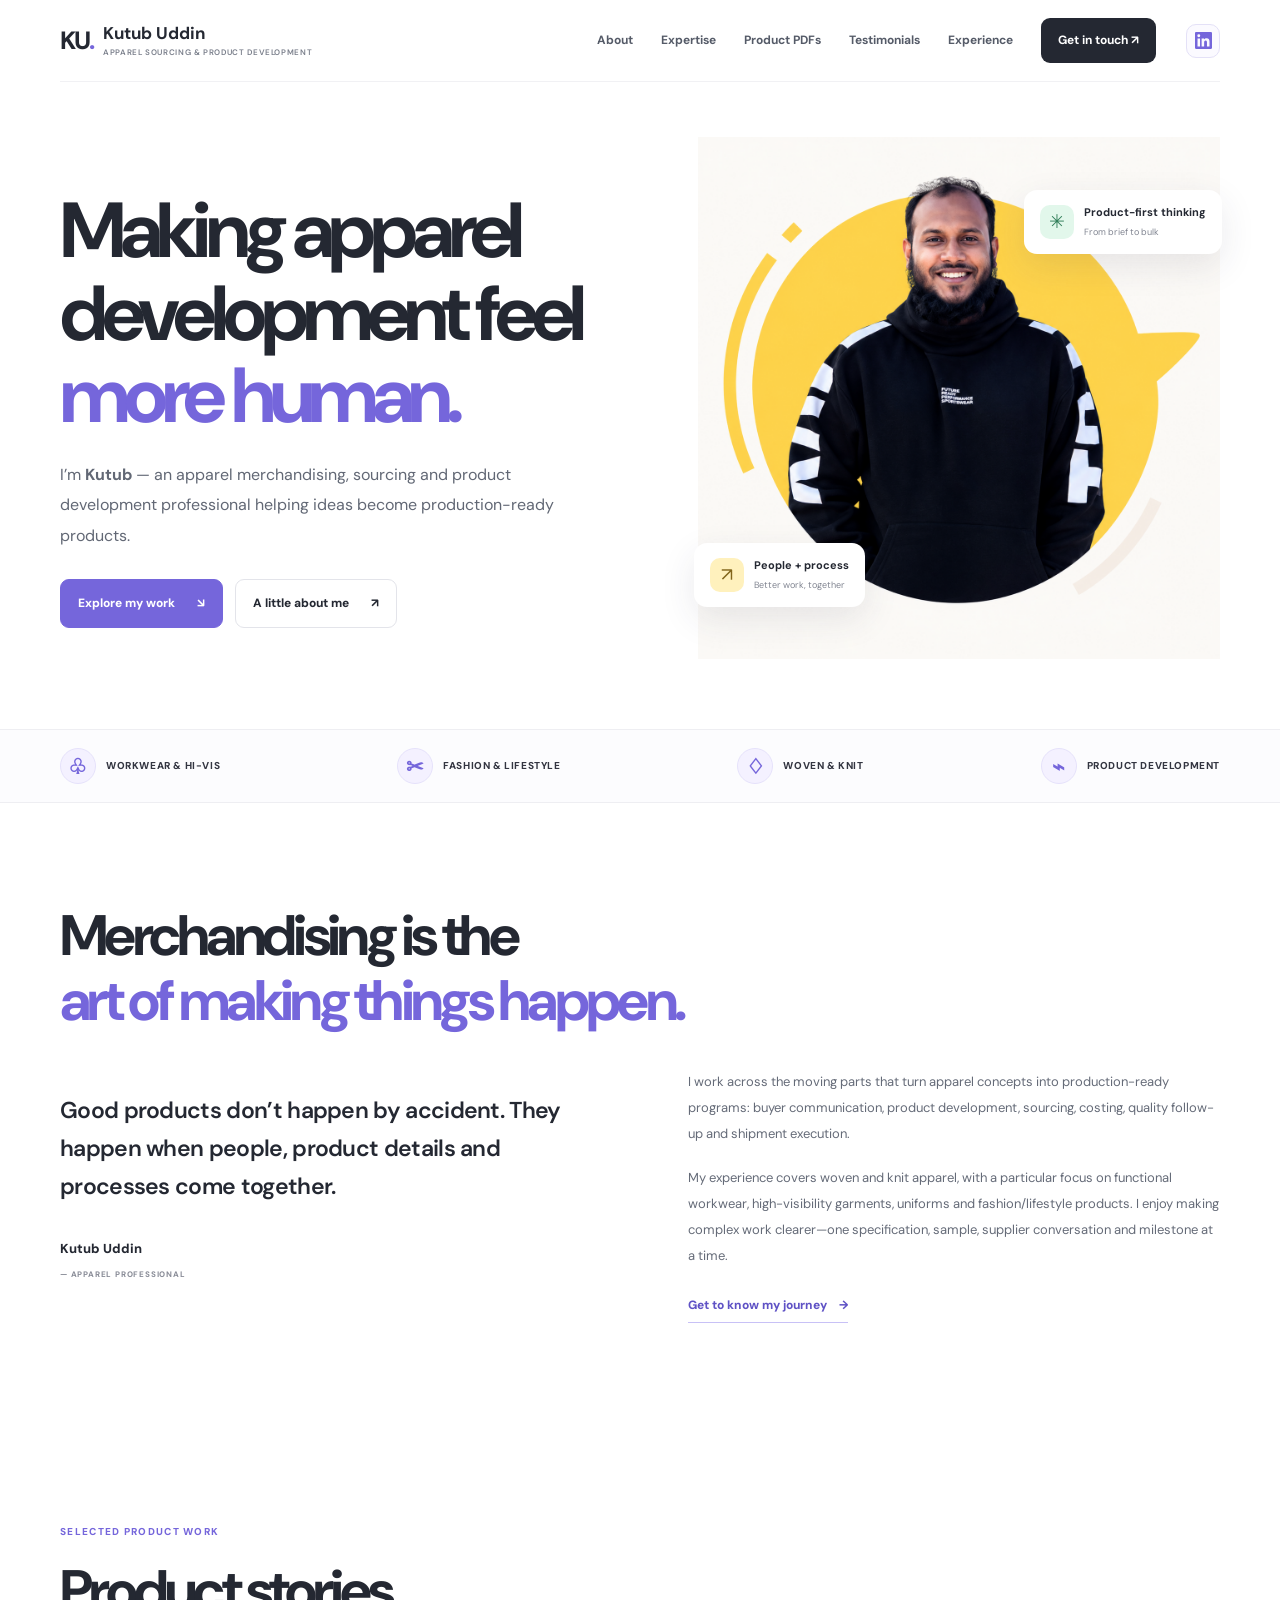
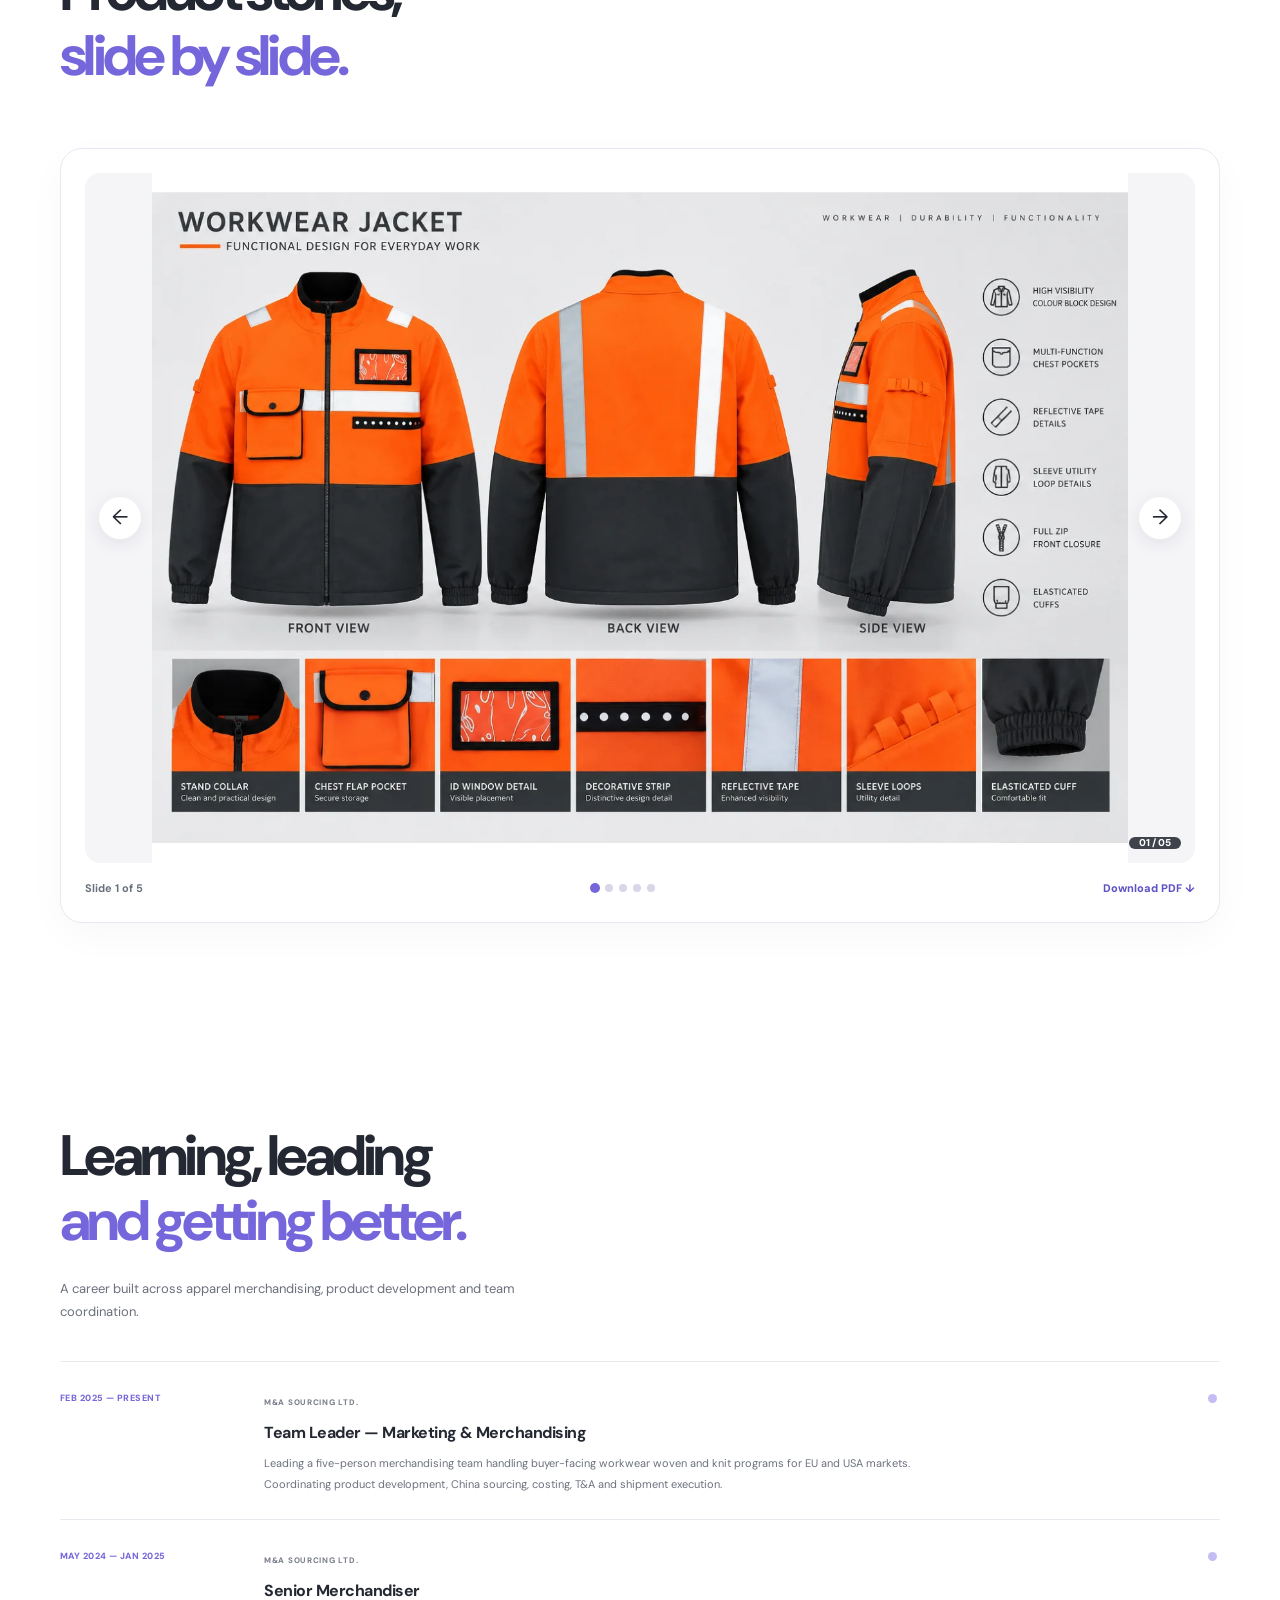
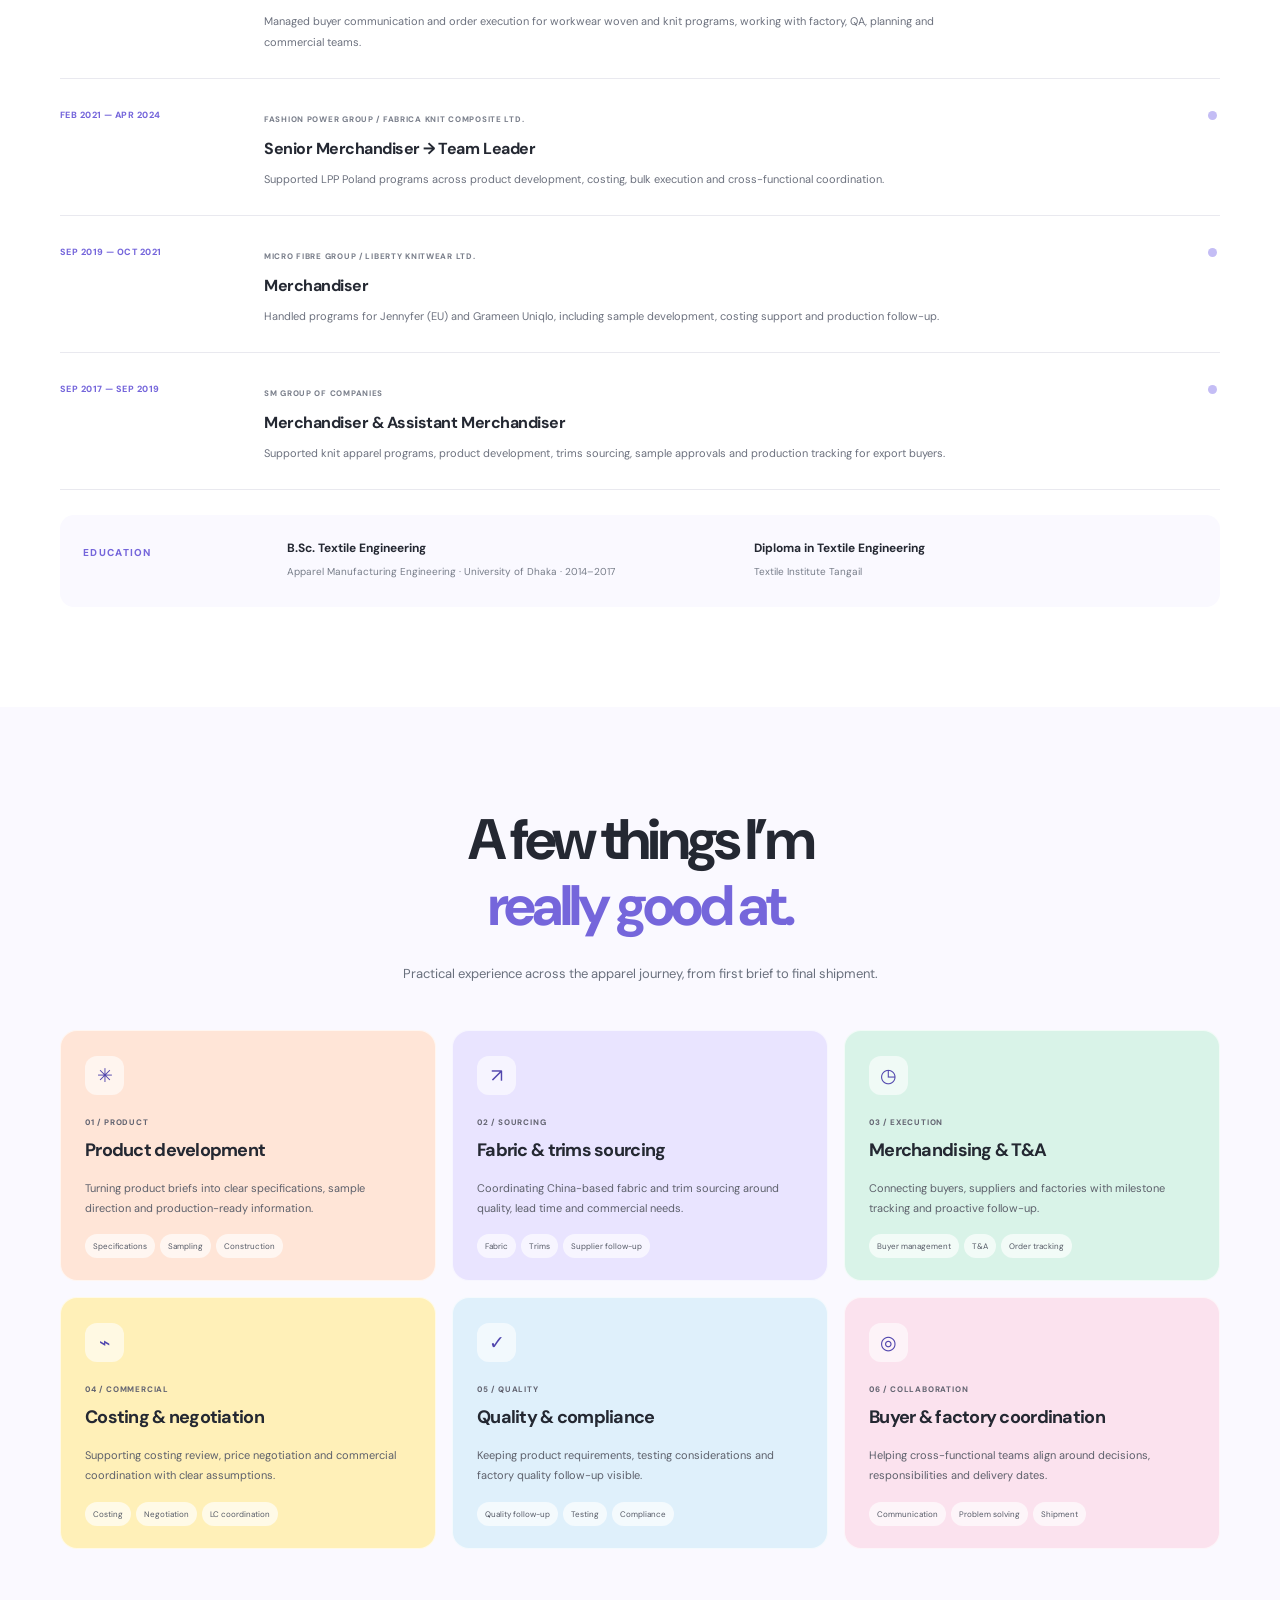
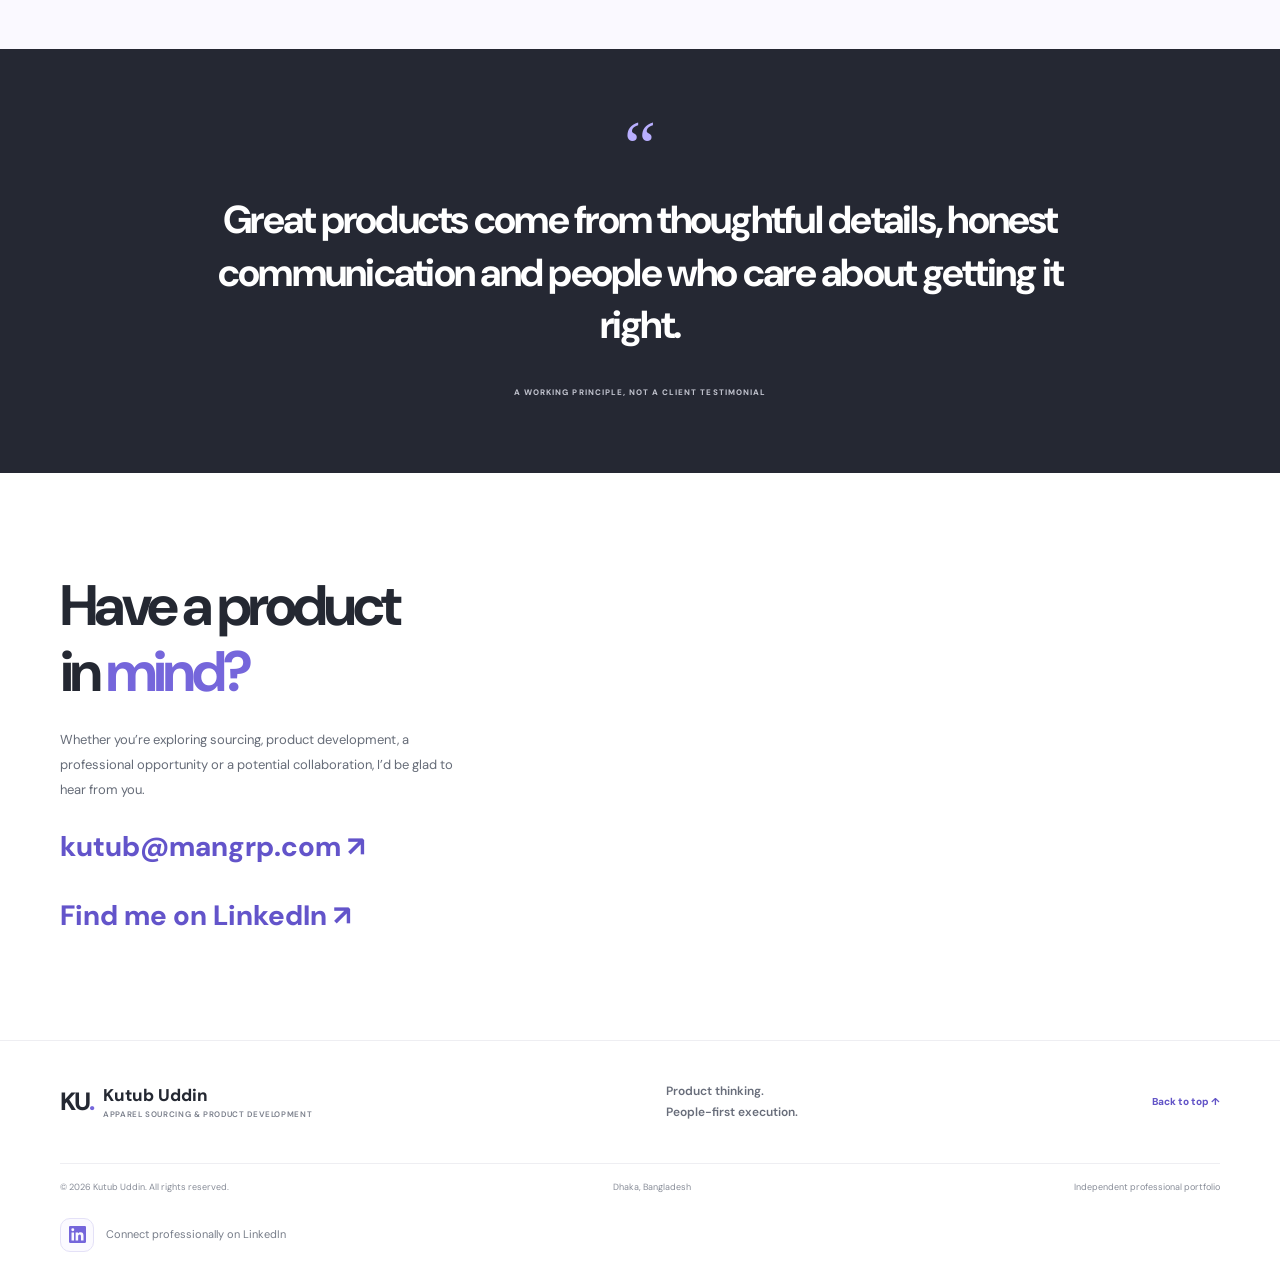
==== commit 1ee780ec: "Update index.html" ====
--- a/index.html
+++ b/index.html
@@ -292,28 +292,7 @@
                     <a class="contact-email" href="mailto:kutub@mangrp.com">kutub@mangrp.com &#8599;</a>
                     <a class="contact-email" href="https://www.linkedin.com/in/muhammad-kutub" target="_blank" rel="noopener noreferrer">Find me on LinkedIn ↗</a>
                 </div>
-                <form id="contactform">
-                    <h3>Send a note</h3>
-                    <p>The form prepares an email in your email app; it does not store your information.</p>
-                    <label for="name">Your name</label>
-                    <input id="name" name="name" autocomplete="name" required placeholder="Name">
-                    <label for="email">Email address</label>
-                    <input id="email" name="email" type="email" autocomplete="email" required placeholder="you@company.com">
-                    <label for="topic">What’s this about?</label>
-                    <select id="topic" name="topic" required>
-                        <option value="">Choose a topic</option>
-                        <option>Buyer & sourcing inquiry</option>
-                        <option>Product development</option>
-                        <option>Career opportunity</option>
-                        <option>Business partnership</option>
-                        <option>General inquiry</option>
-                    </select>
-                    <label for="message">Your message</label>
-                    <textarea id="message" name="message" rows="4" required placeholder="A little about your project..."></textarea>
-                    <button class="button primary submit" type="submit">Prepare email <span>↗</span>
-                    </button>
-                    <p id="status" role="status" aria-live="polite"></p>
-                </form>
+
             </section>
         </main>
         <footer>
@@ -343,4 +322,4 @@
         </dialog>
         <script src="script.js"></script>
     </body>
-</html>+</html>
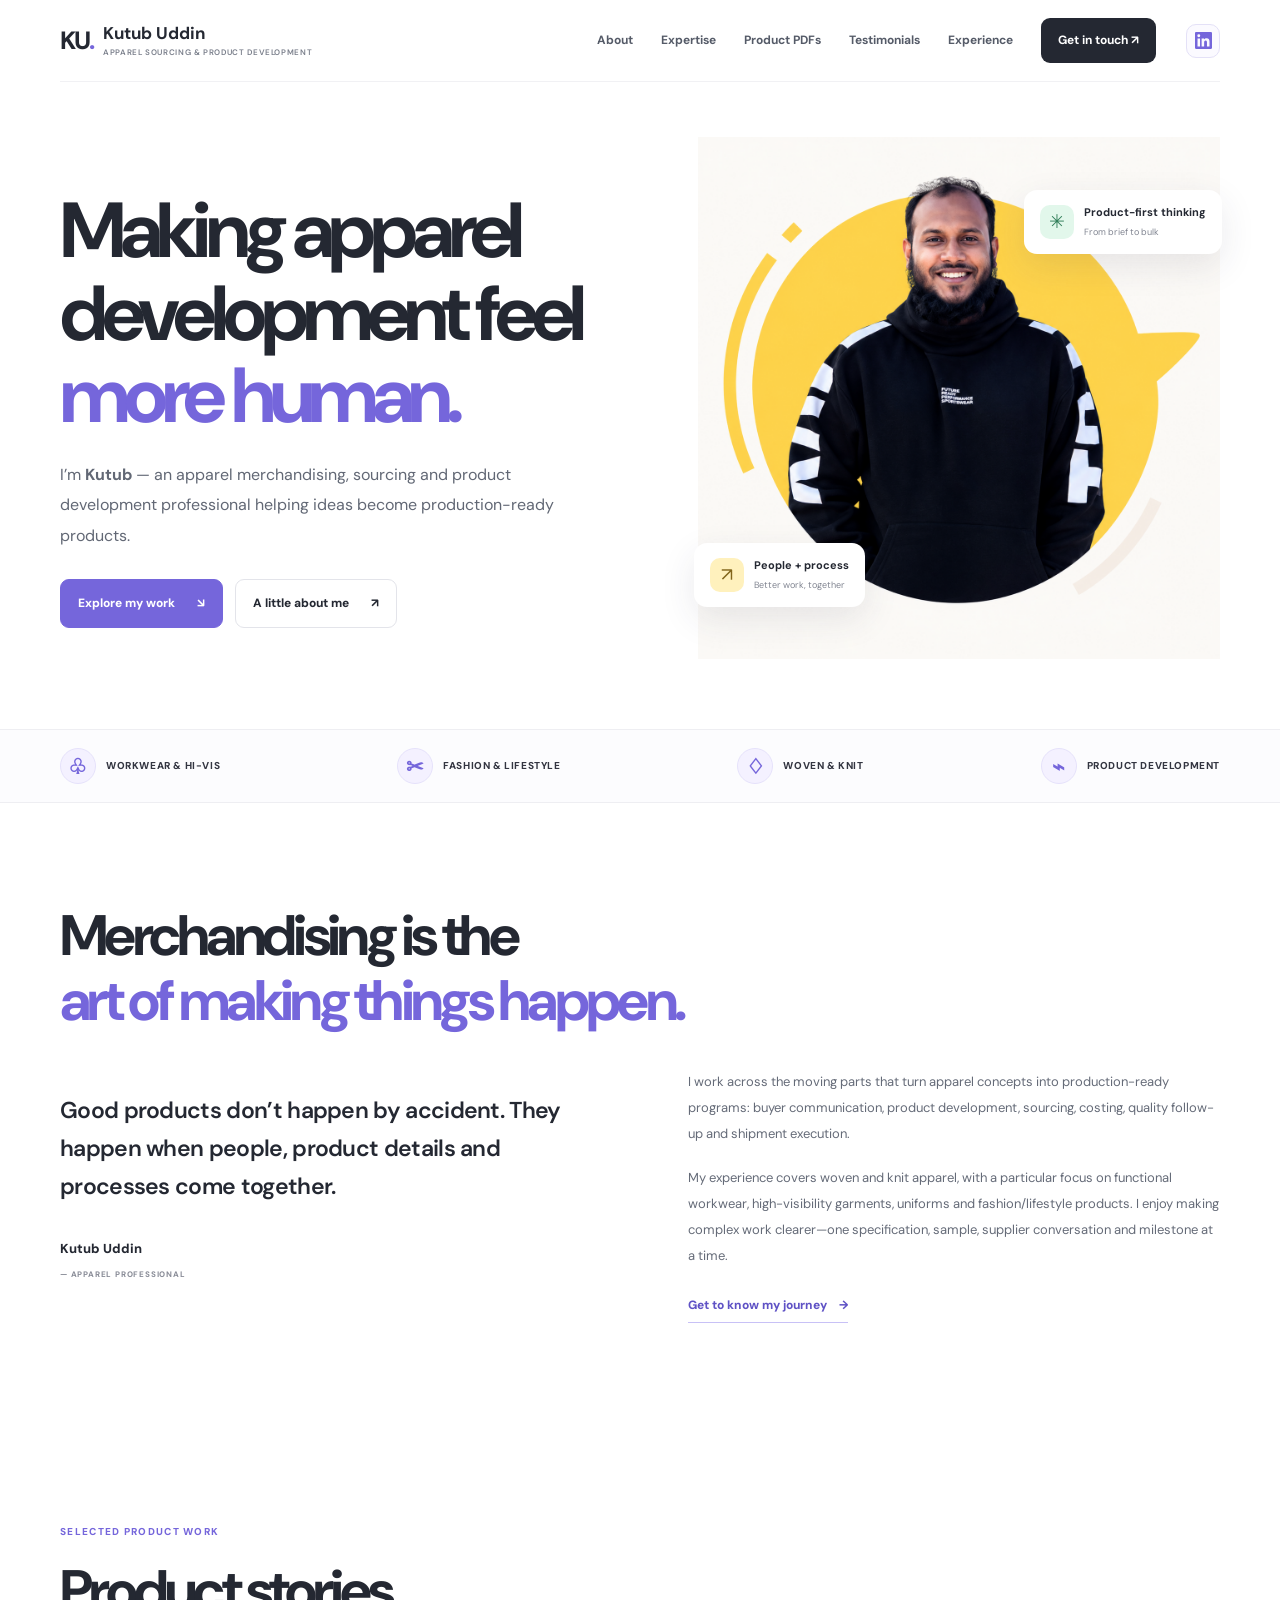
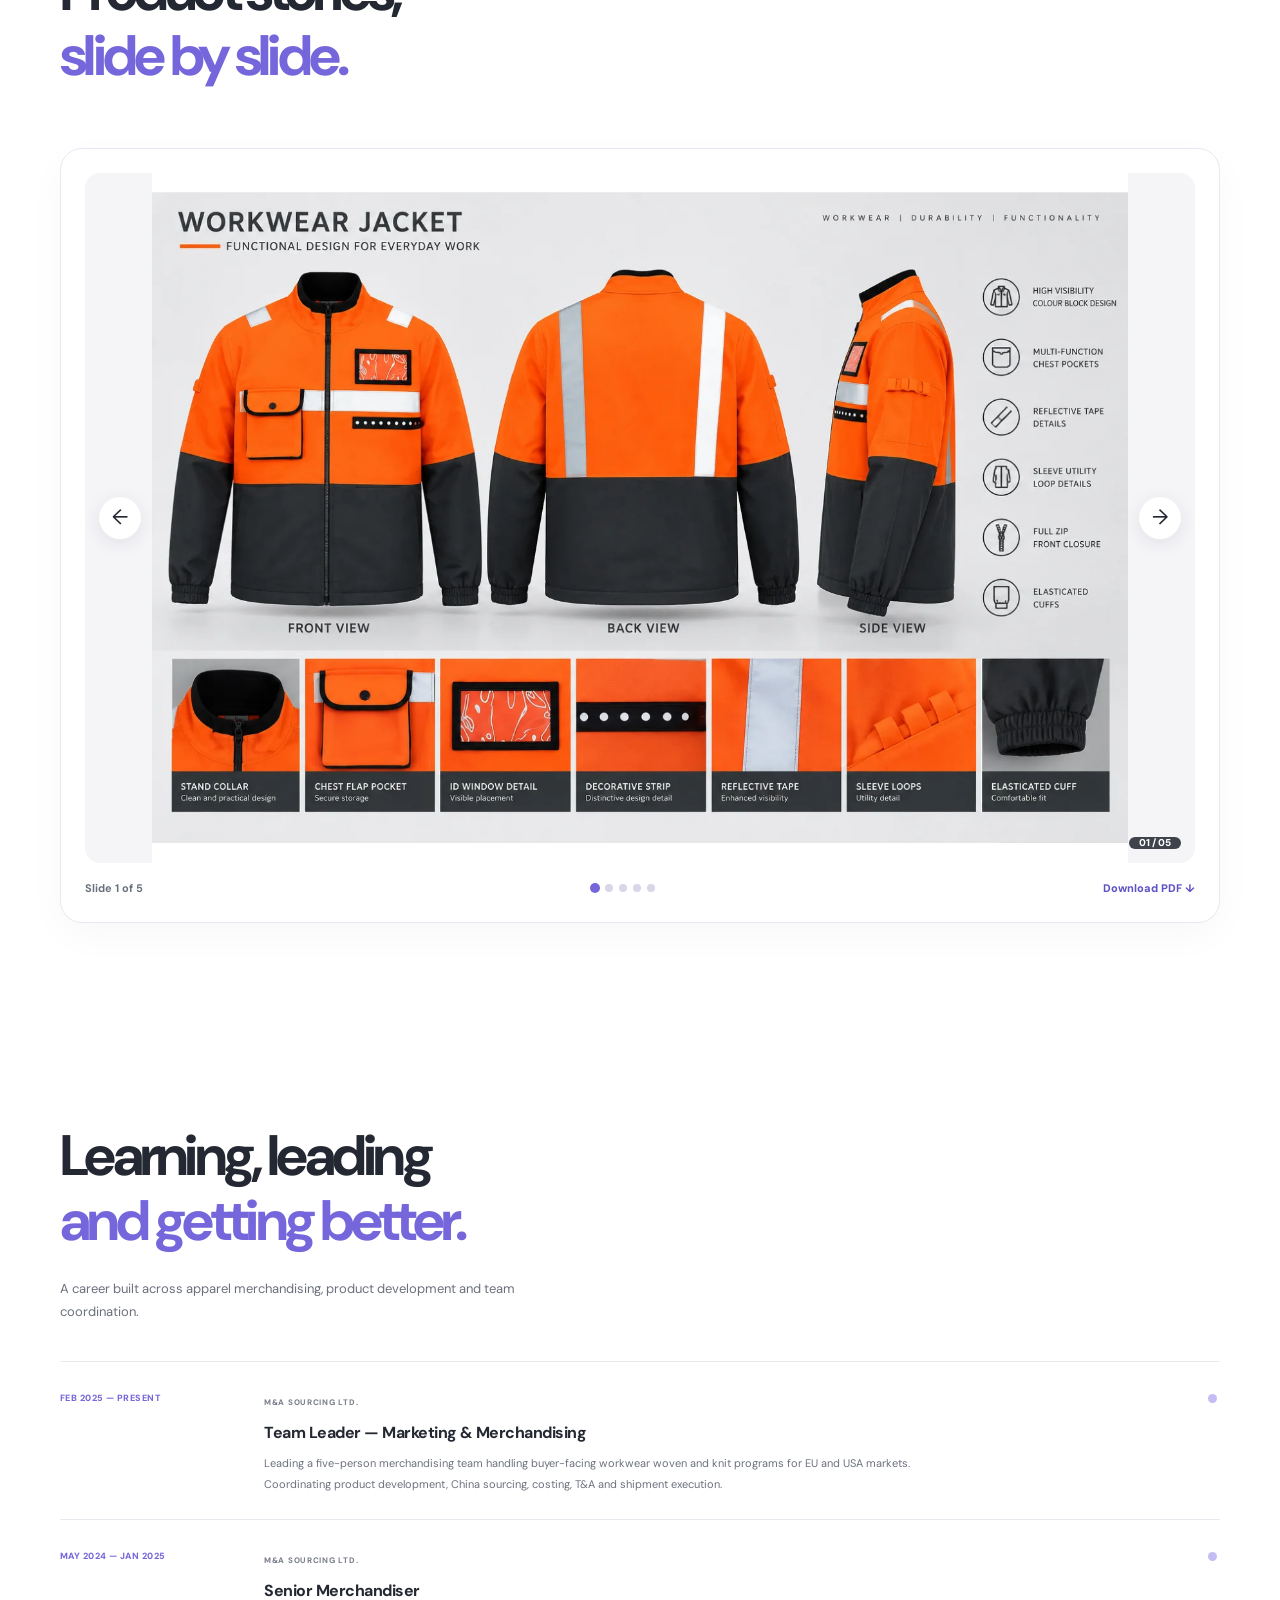
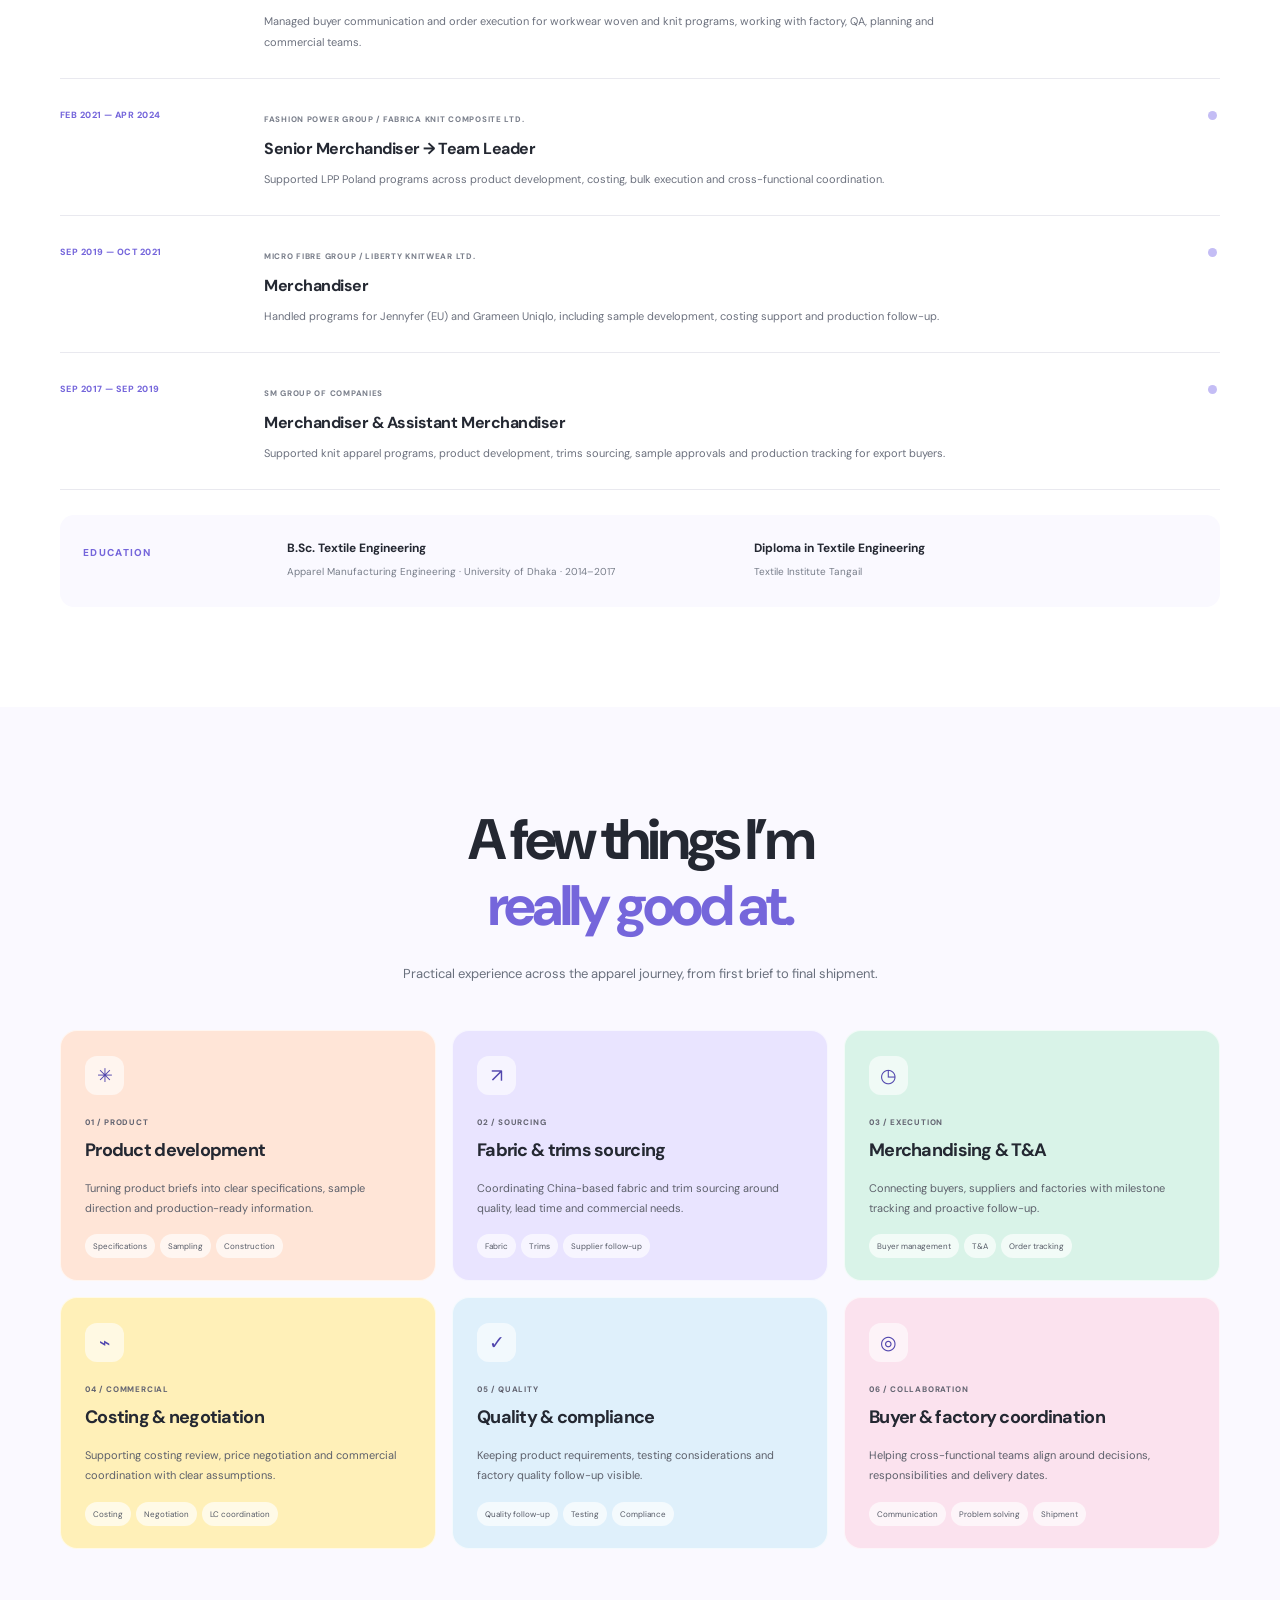
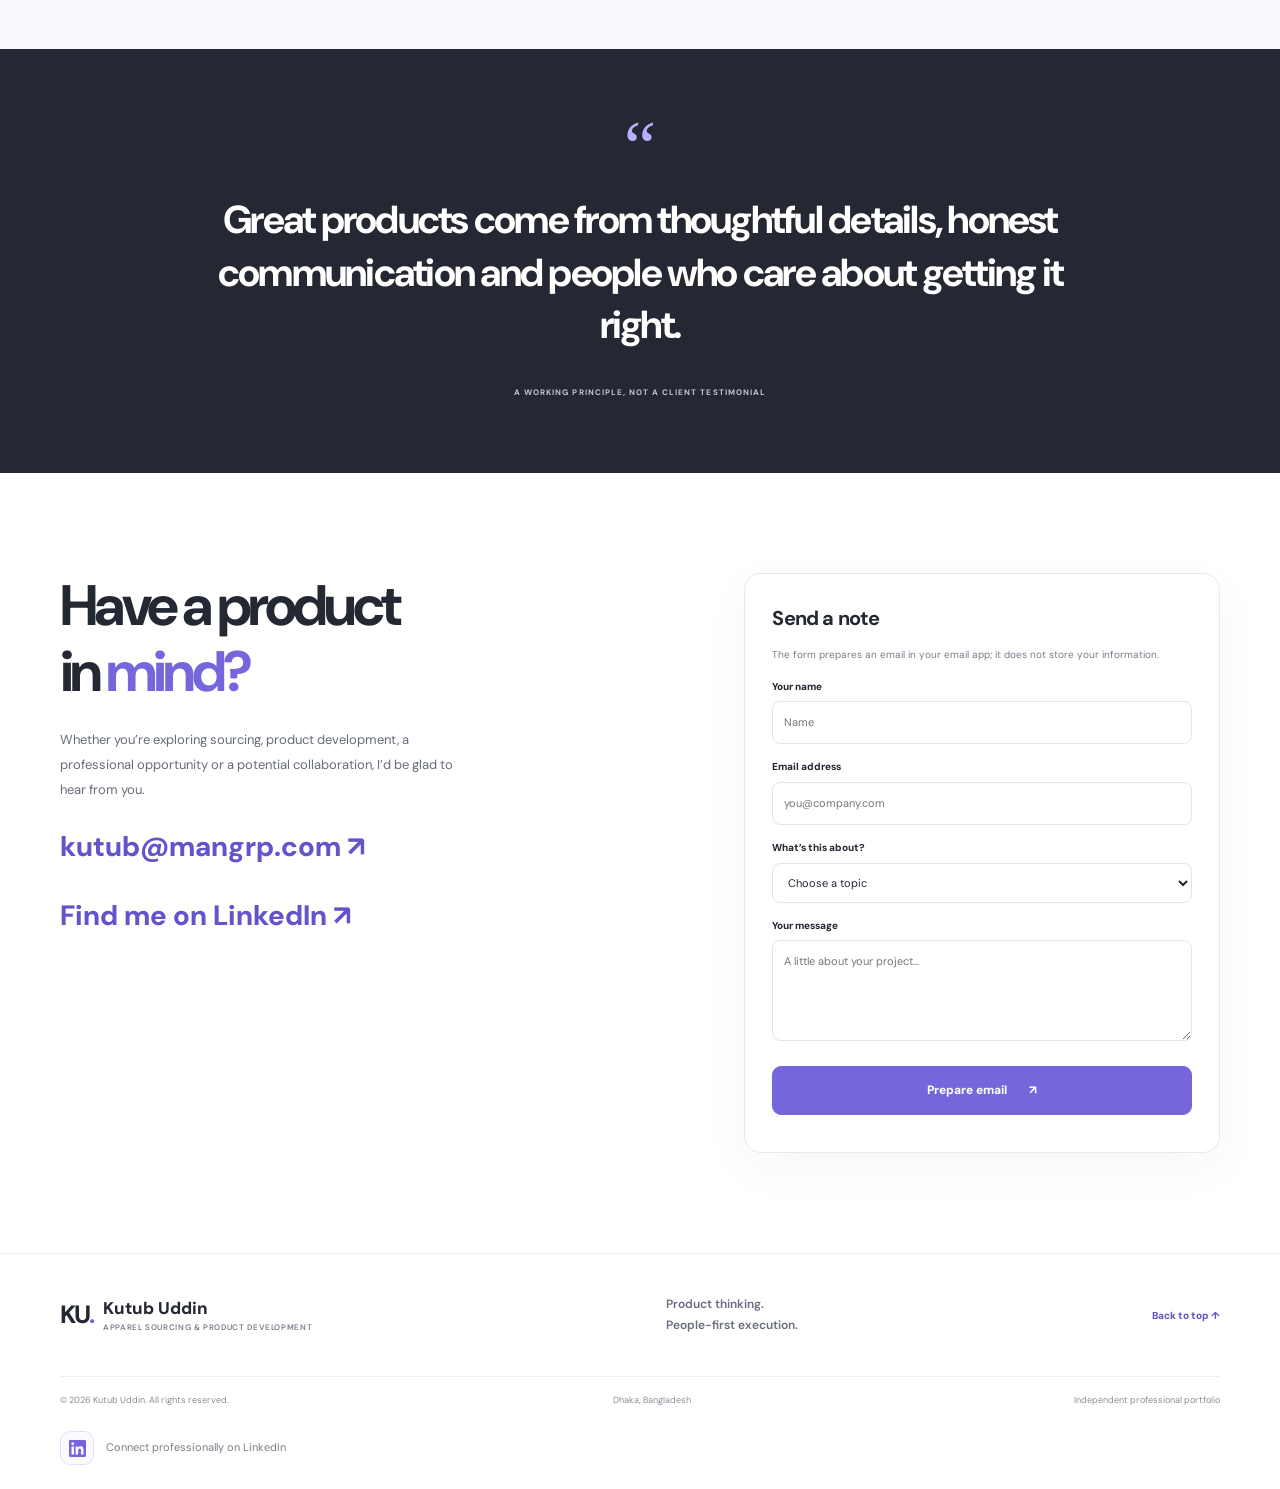
==== commit 558fe0b7: "index.html" ====
--- a/index.html
+++ b/index.html
@@ -292,7 +292,28 @@
                     <a class="contact-email" href="mailto:kutub@mangrp.com">kutub@mangrp.com &#8599;</a>
                     <a class="contact-email" href="https://www.linkedin.com/in/muhammad-kutub" target="_blank" rel="noopener noreferrer">Find me on LinkedIn ↗</a>
                 </div>
-
+                <form id="contactform">
+                    <h3>Send a note</h3>
+                    <p>The form prepares an email in your email app; it does not store your information.</p>
+                    <label for="name">Your name</label>
+                    <input id="name" name="name" autocomplete="name" required placeholder="Name">
+                    <label for="email">Email address</label>
+                    <input id="email" name="email" type="email" autocomplete="email" required placeholder="you@company.com">
+                    <label for="topic">What’s this about?</label>
+                    <select id="topic" name="topic" required>
+                        <option value="">Choose a topic</option>
+                        <option>Buyer & sourcing inquiry</option>
+                        <option>Product development</option>
+                        <option>Career opportunity</option>
+                        <option>Business partnership</option>
+                        <option>General inquiry</option>
+                    </select>
+                    <label for="message">Your message</label>
+                    <textarea id="message" name="message" rows="4" required placeholder="A little about your project..."></textarea>
+                    <button class="button primary submit" type="submit">Prepare email <span>↗</span>
+                    </button>
+                    <p id="status" role="status" aria-live="polite"></p>
+                </form>
             </section>
         </main>
         <footer>
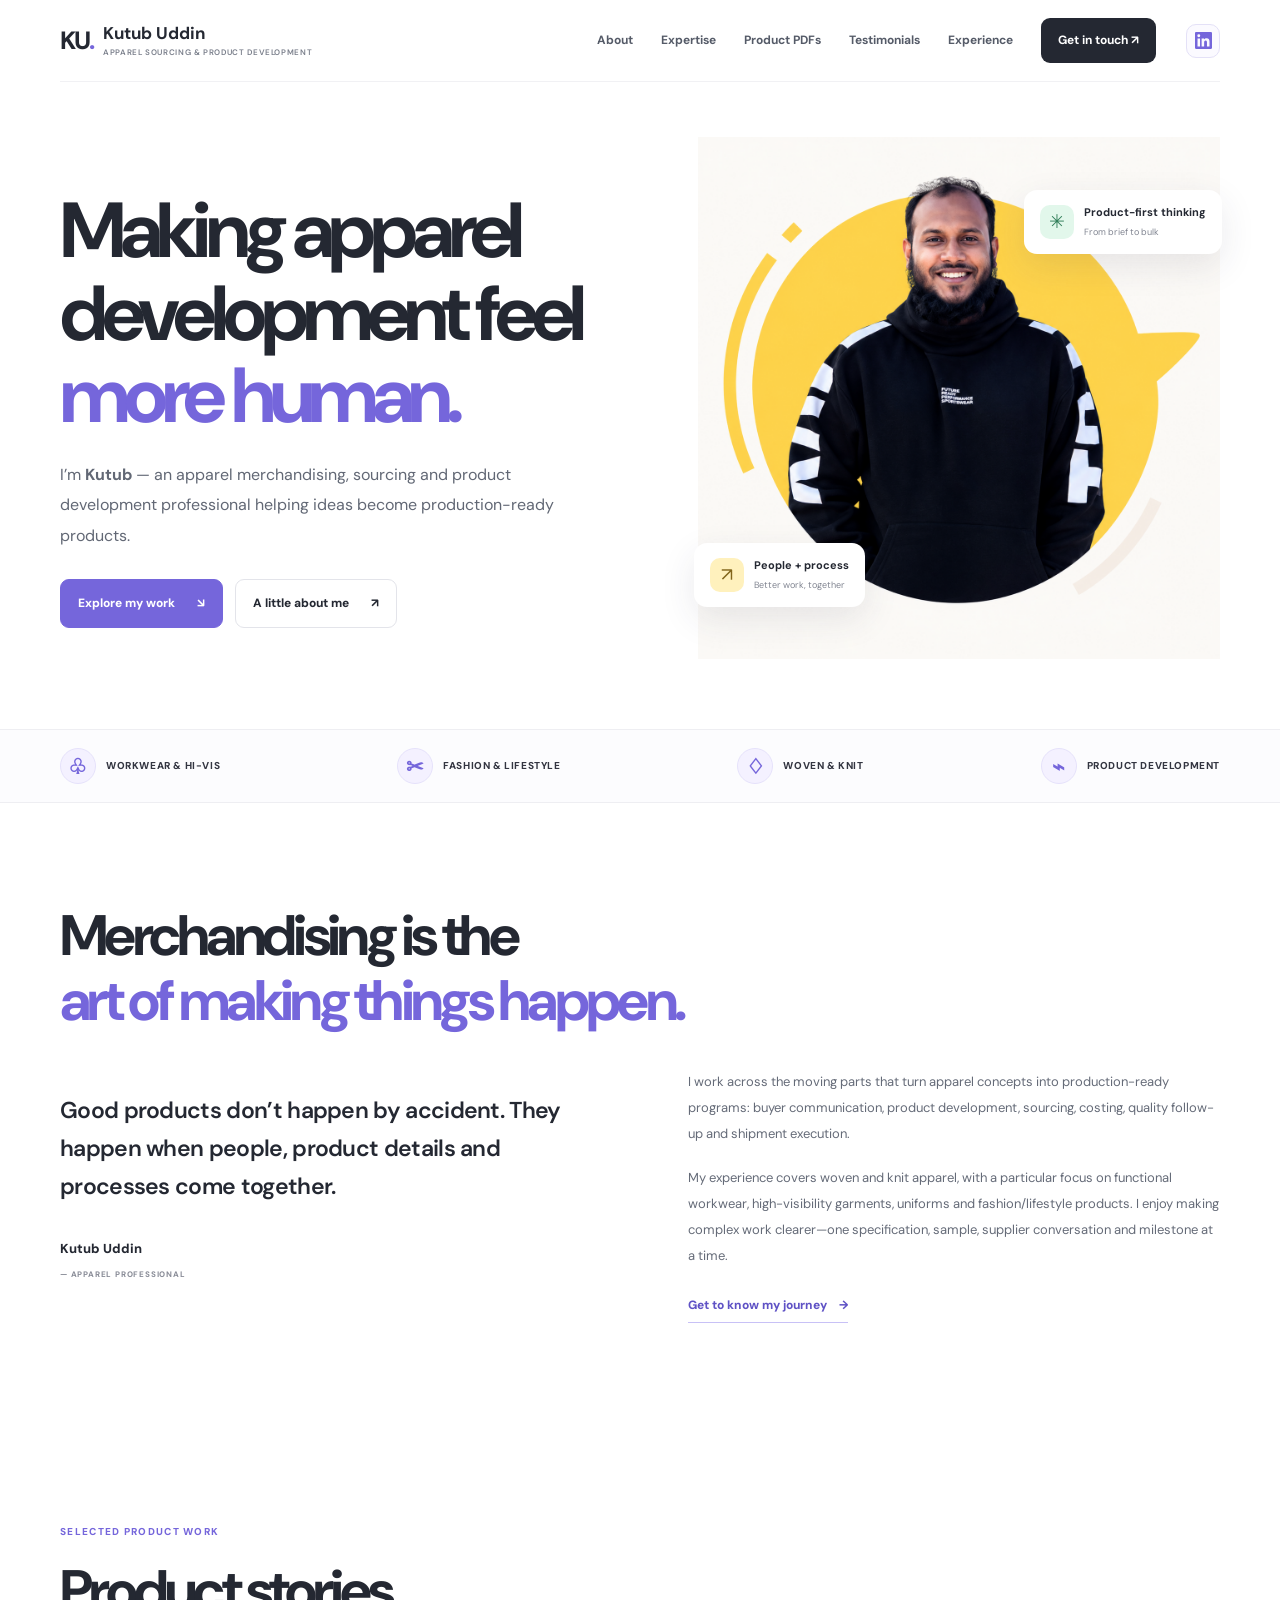
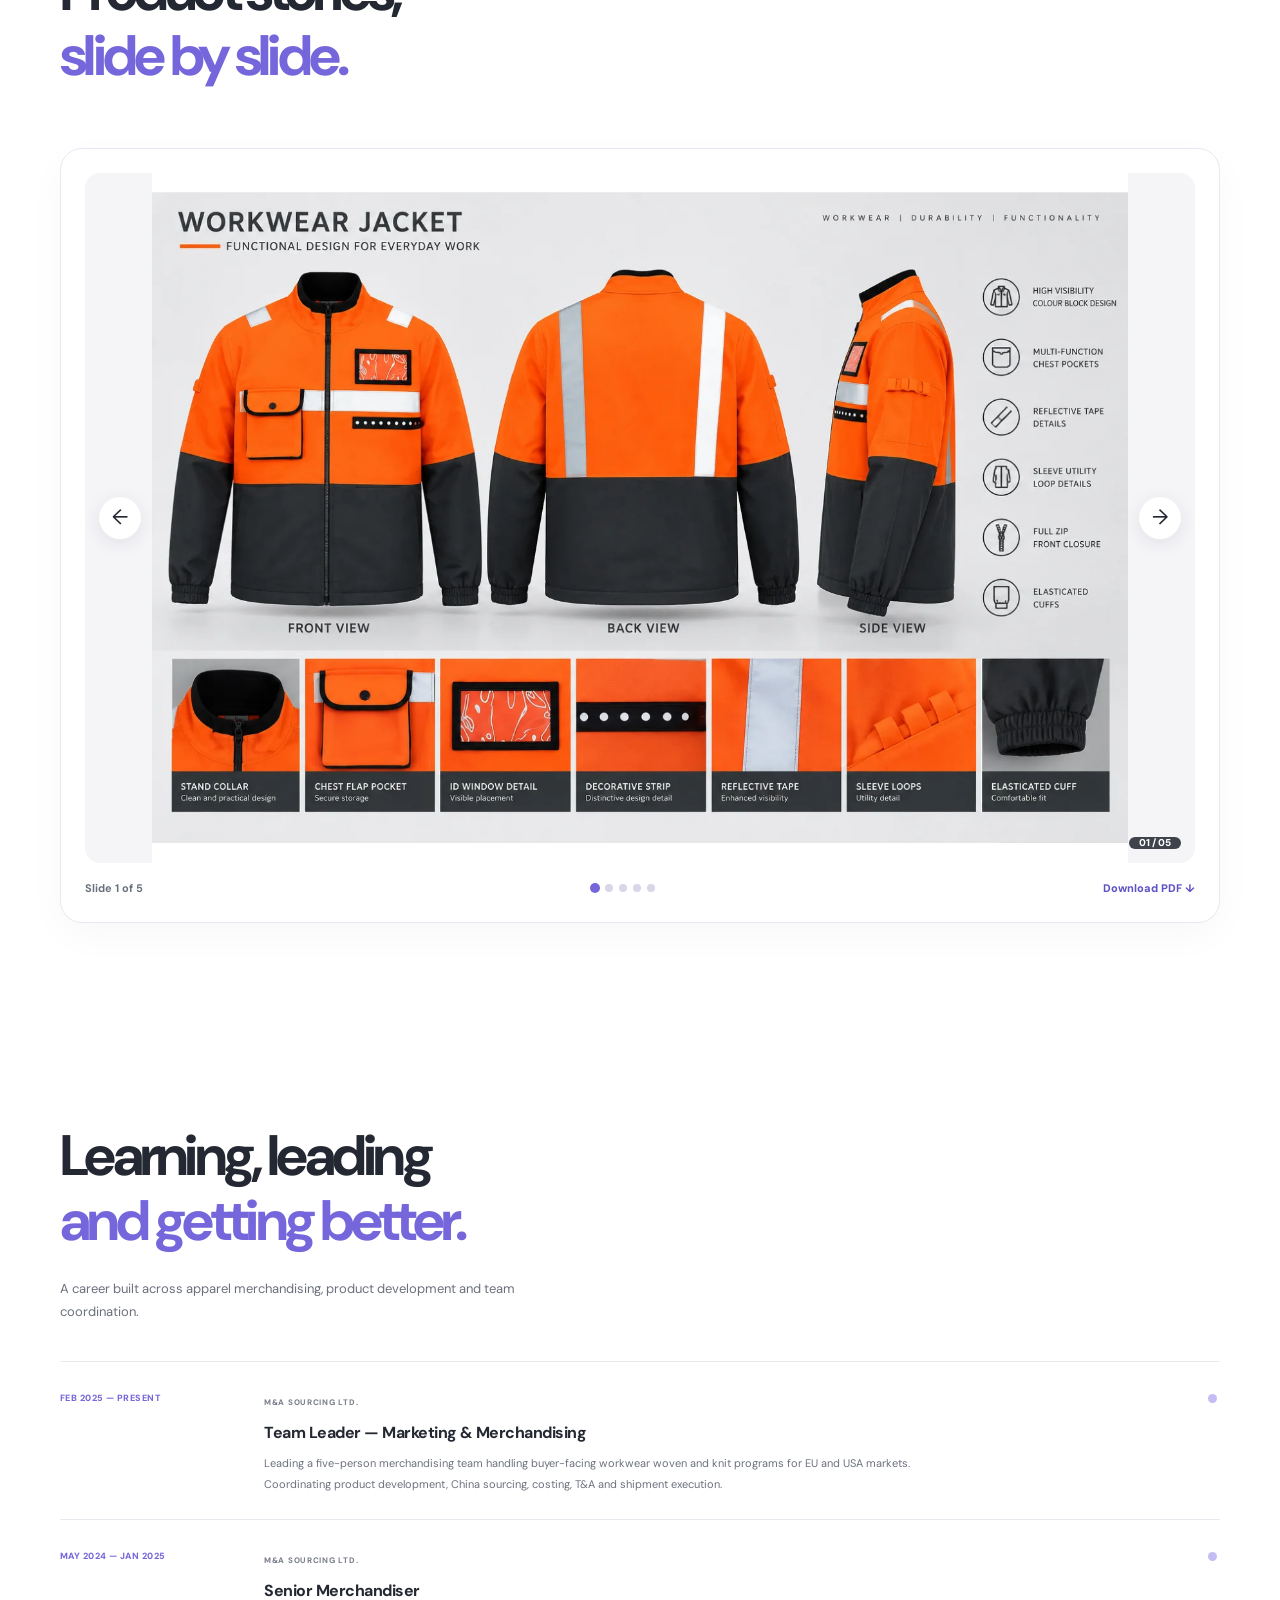
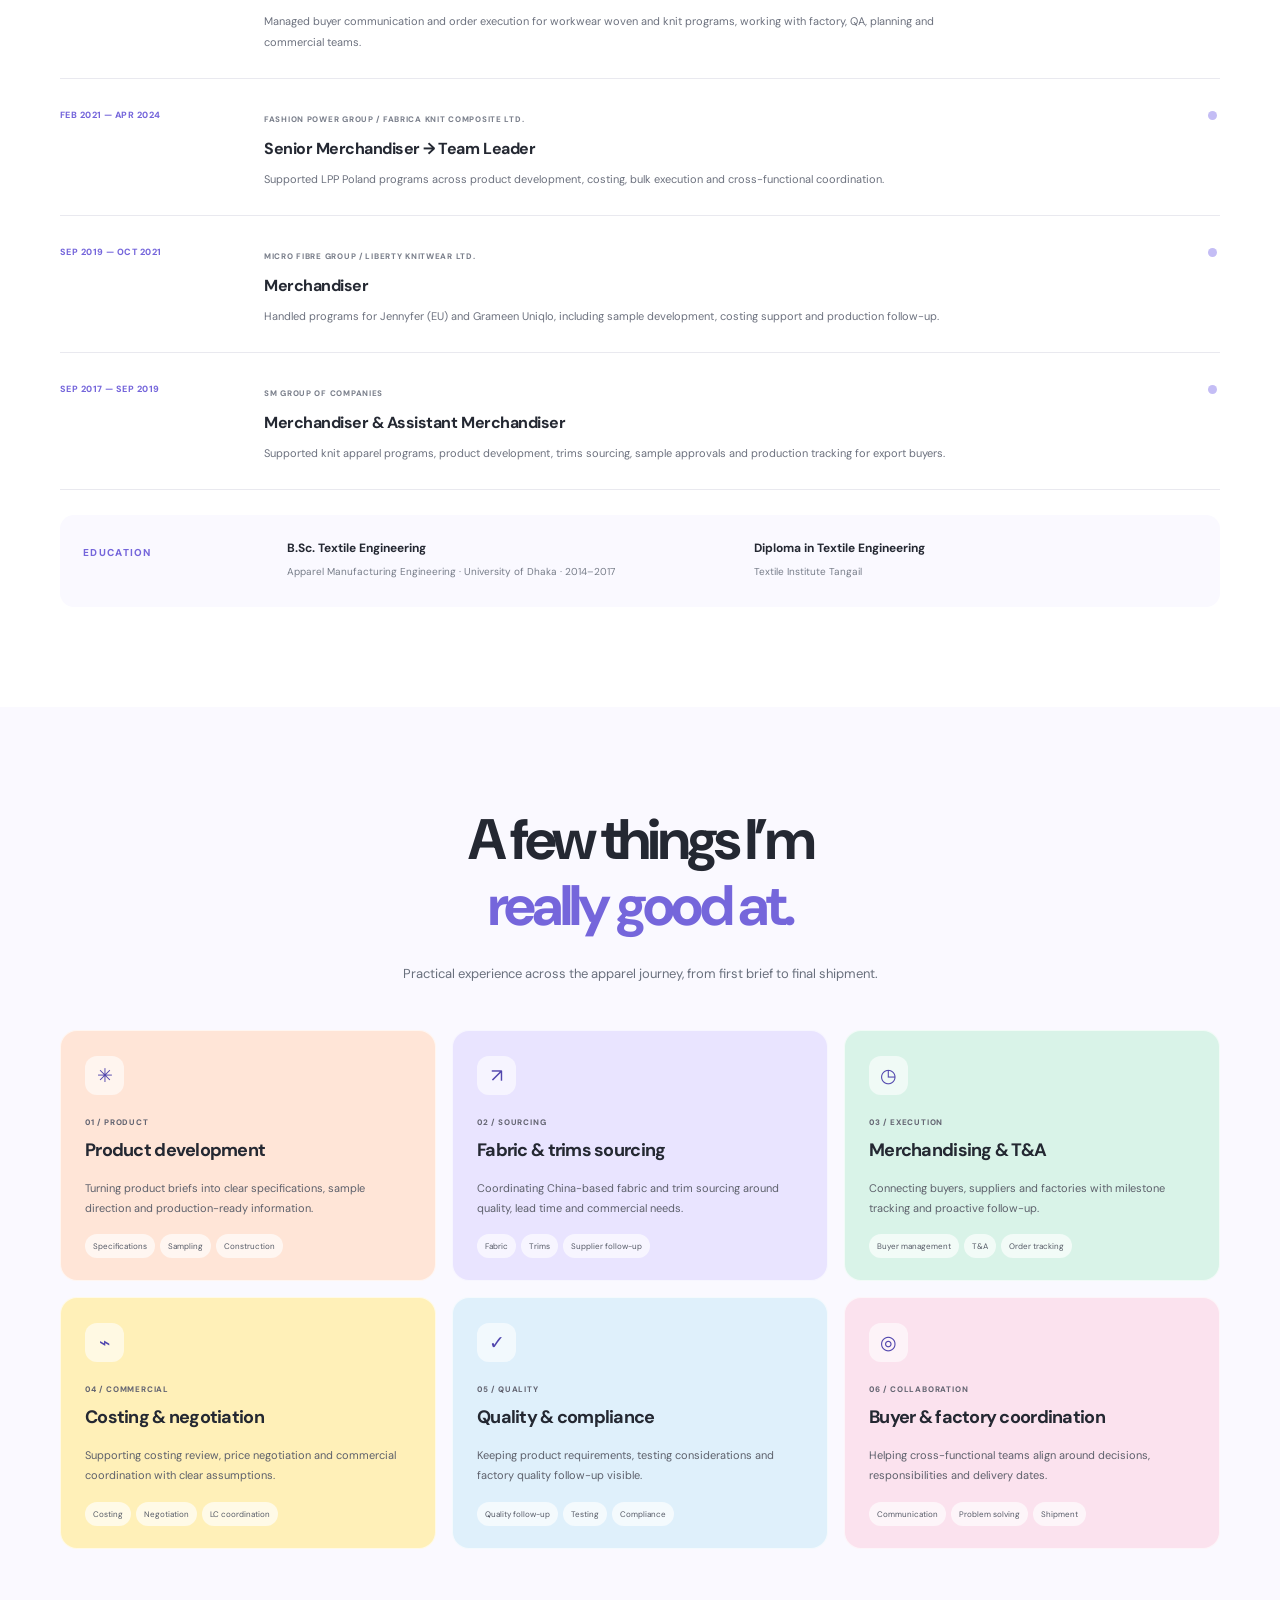
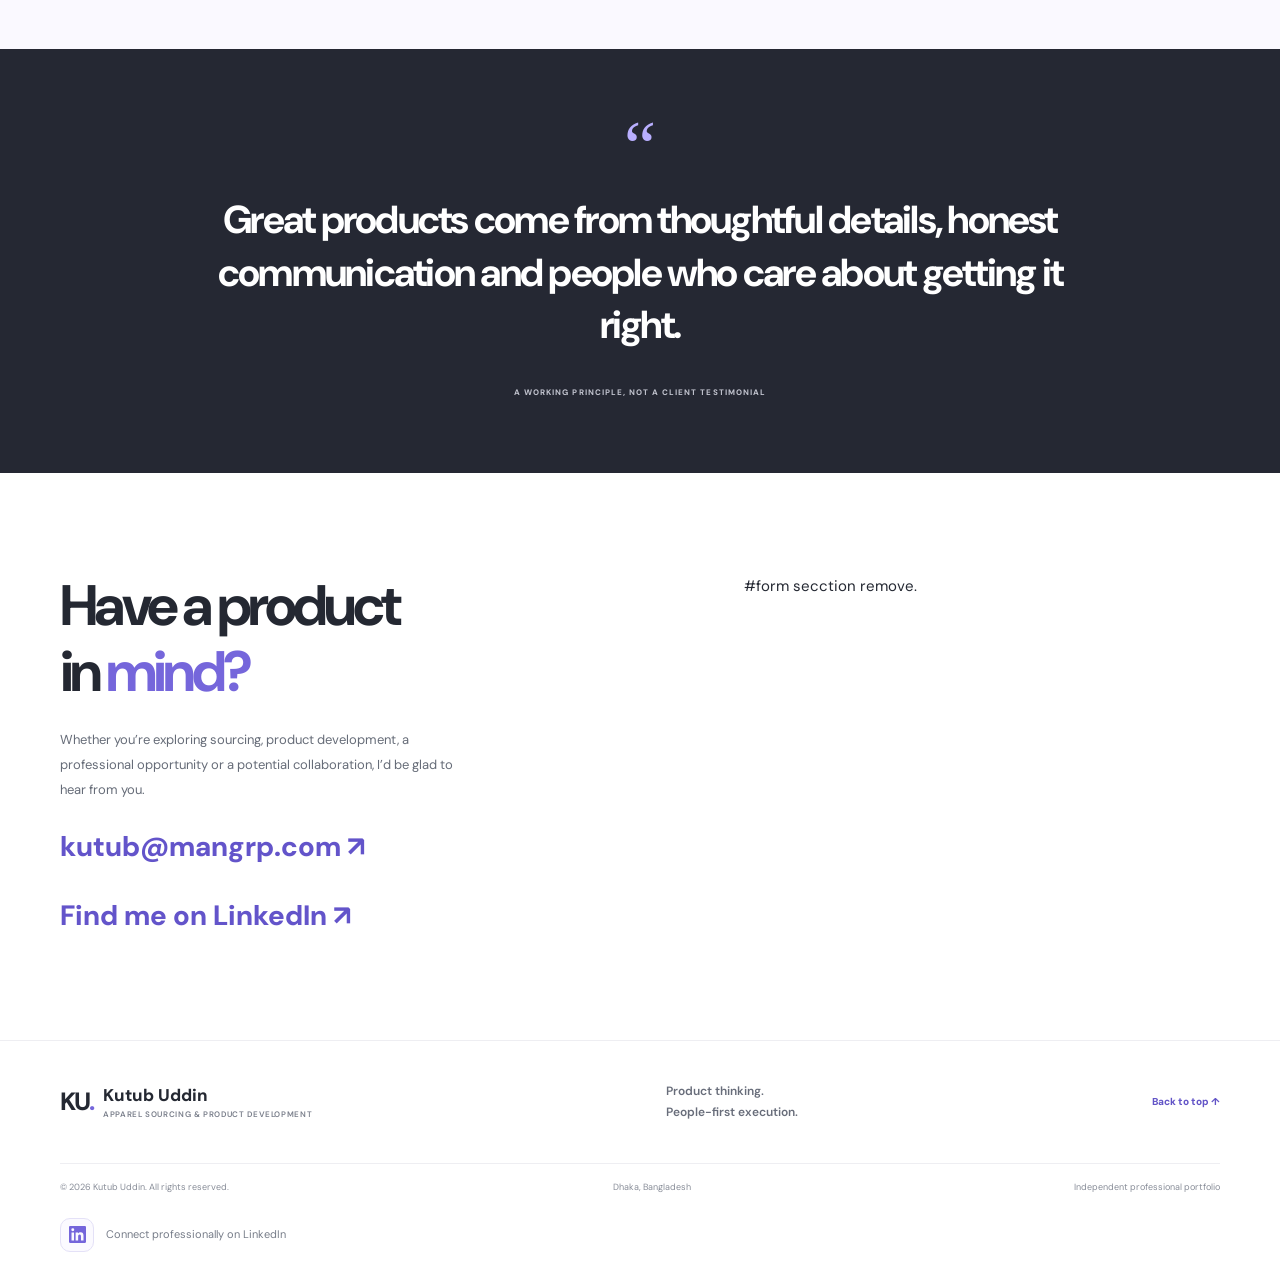
==== commit 742b6543: "index.html" ====
--- a/index.html
+++ b/index.html
@@ -292,28 +292,8 @@
                     <a class="contact-email" href="mailto:kutub@mangrp.com">kutub@mangrp.com &#8599;</a>
                     <a class="contact-email" href="https://www.linkedin.com/in/muhammad-kutub" target="_blank" rel="noopener noreferrer">Find me on LinkedIn ↗</a>
                 </div>
-                <form id="contactform">
-                    <h3>Send a note</h3>
-                    <p>The form prepares an email in your email app; it does not store your information.</p>
-                    <label for="name">Your name</label>
-                    <input id="name" name="name" autocomplete="name" required placeholder="Name">
-                    <label for="email">Email address</label>
-                    <input id="email" name="email" type="email" autocomplete="email" required placeholder="you@company.com">
-                    <label for="topic">What’s this about?</label>
-                    <select id="topic" name="topic" required>
-                        <option value="">Choose a topic</option>
-                        <option>Buyer & sourcing inquiry</option>
-                        <option>Product development</option>
-                        <option>Career opportunity</option>
-                        <option>Business partnership</option>
-                        <option>General inquiry</option>
-                    </select>
-                    <label for="message">Your message</label>
-                    <textarea id="message" name="message" rows="4" required placeholder="A little about your project..."></textarea>
-                    <button class="button primary submit" type="submit">Prepare email <span>↗</span>
-                    </button>
-                    <p id="status" role="status" aria-live="polite"></p>
-                </form>
+
+                #form secction remove. 
             </section>
         </main>
         <footer>
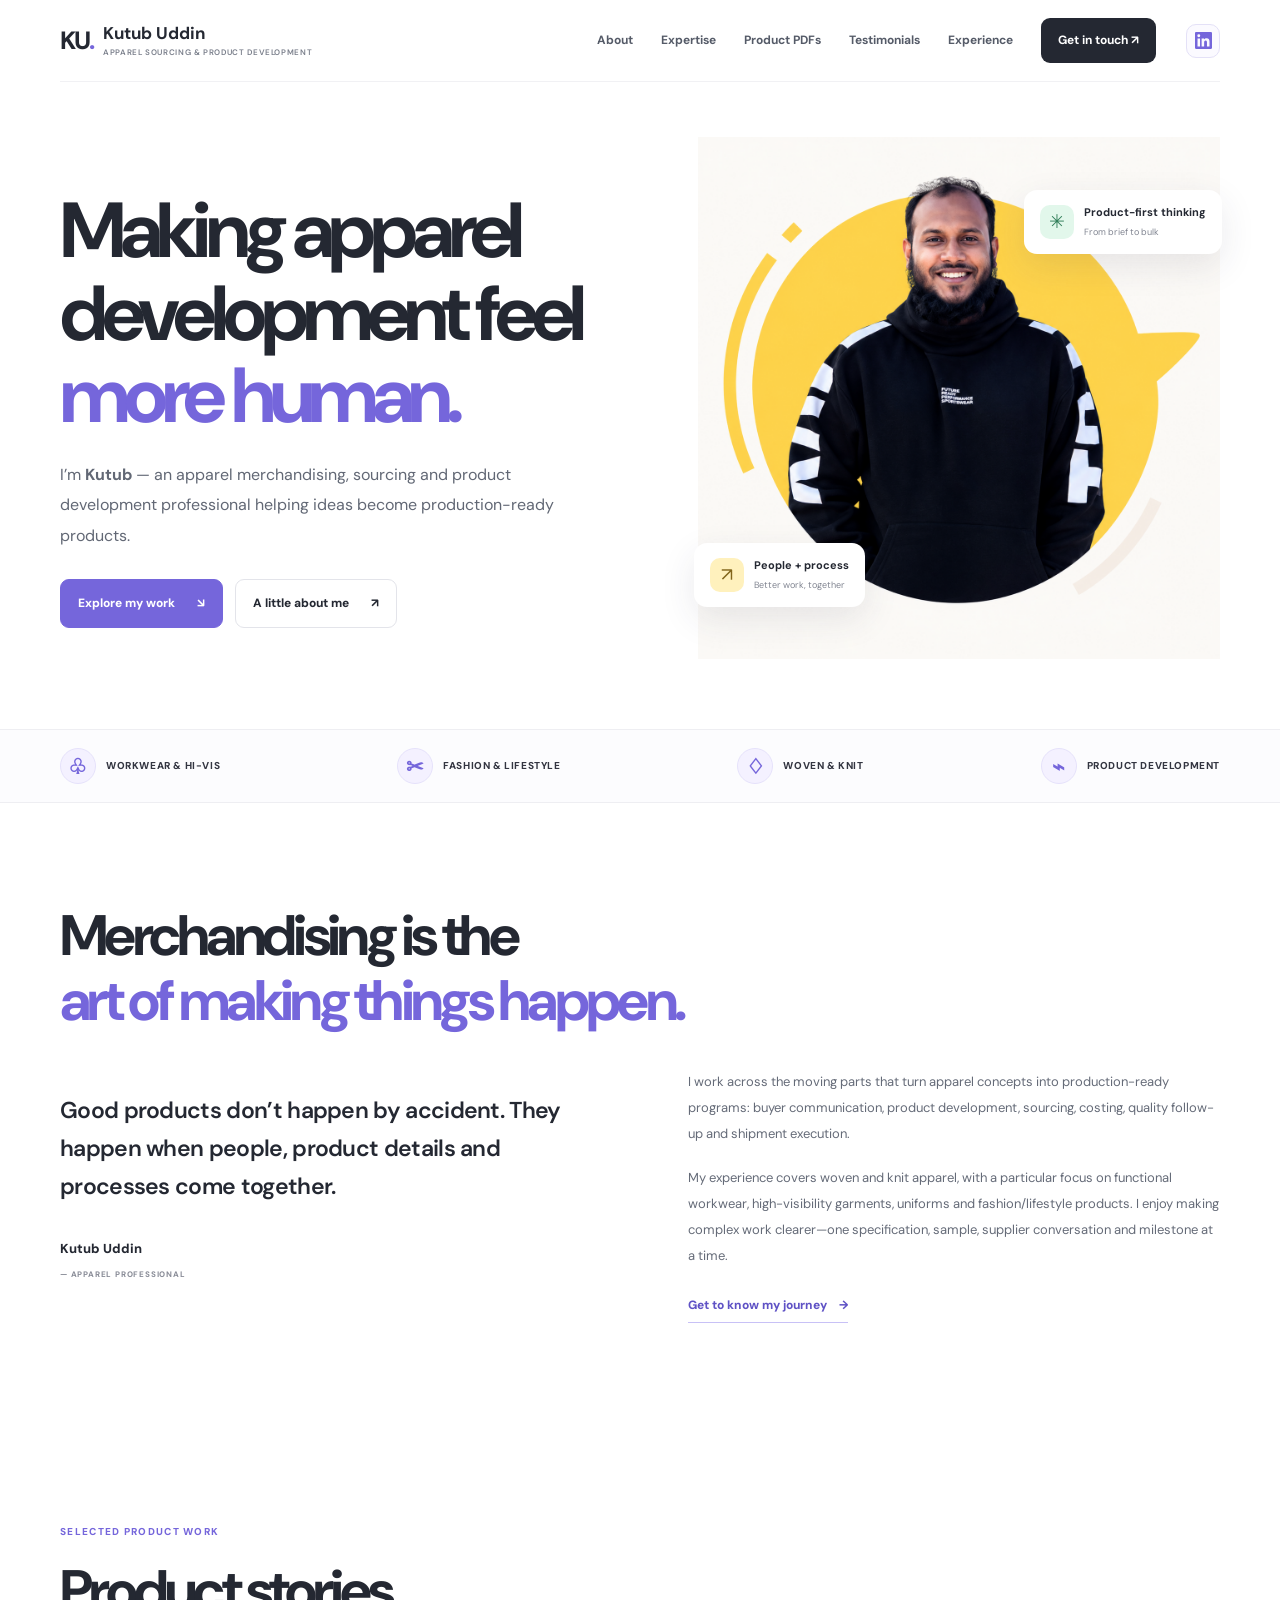
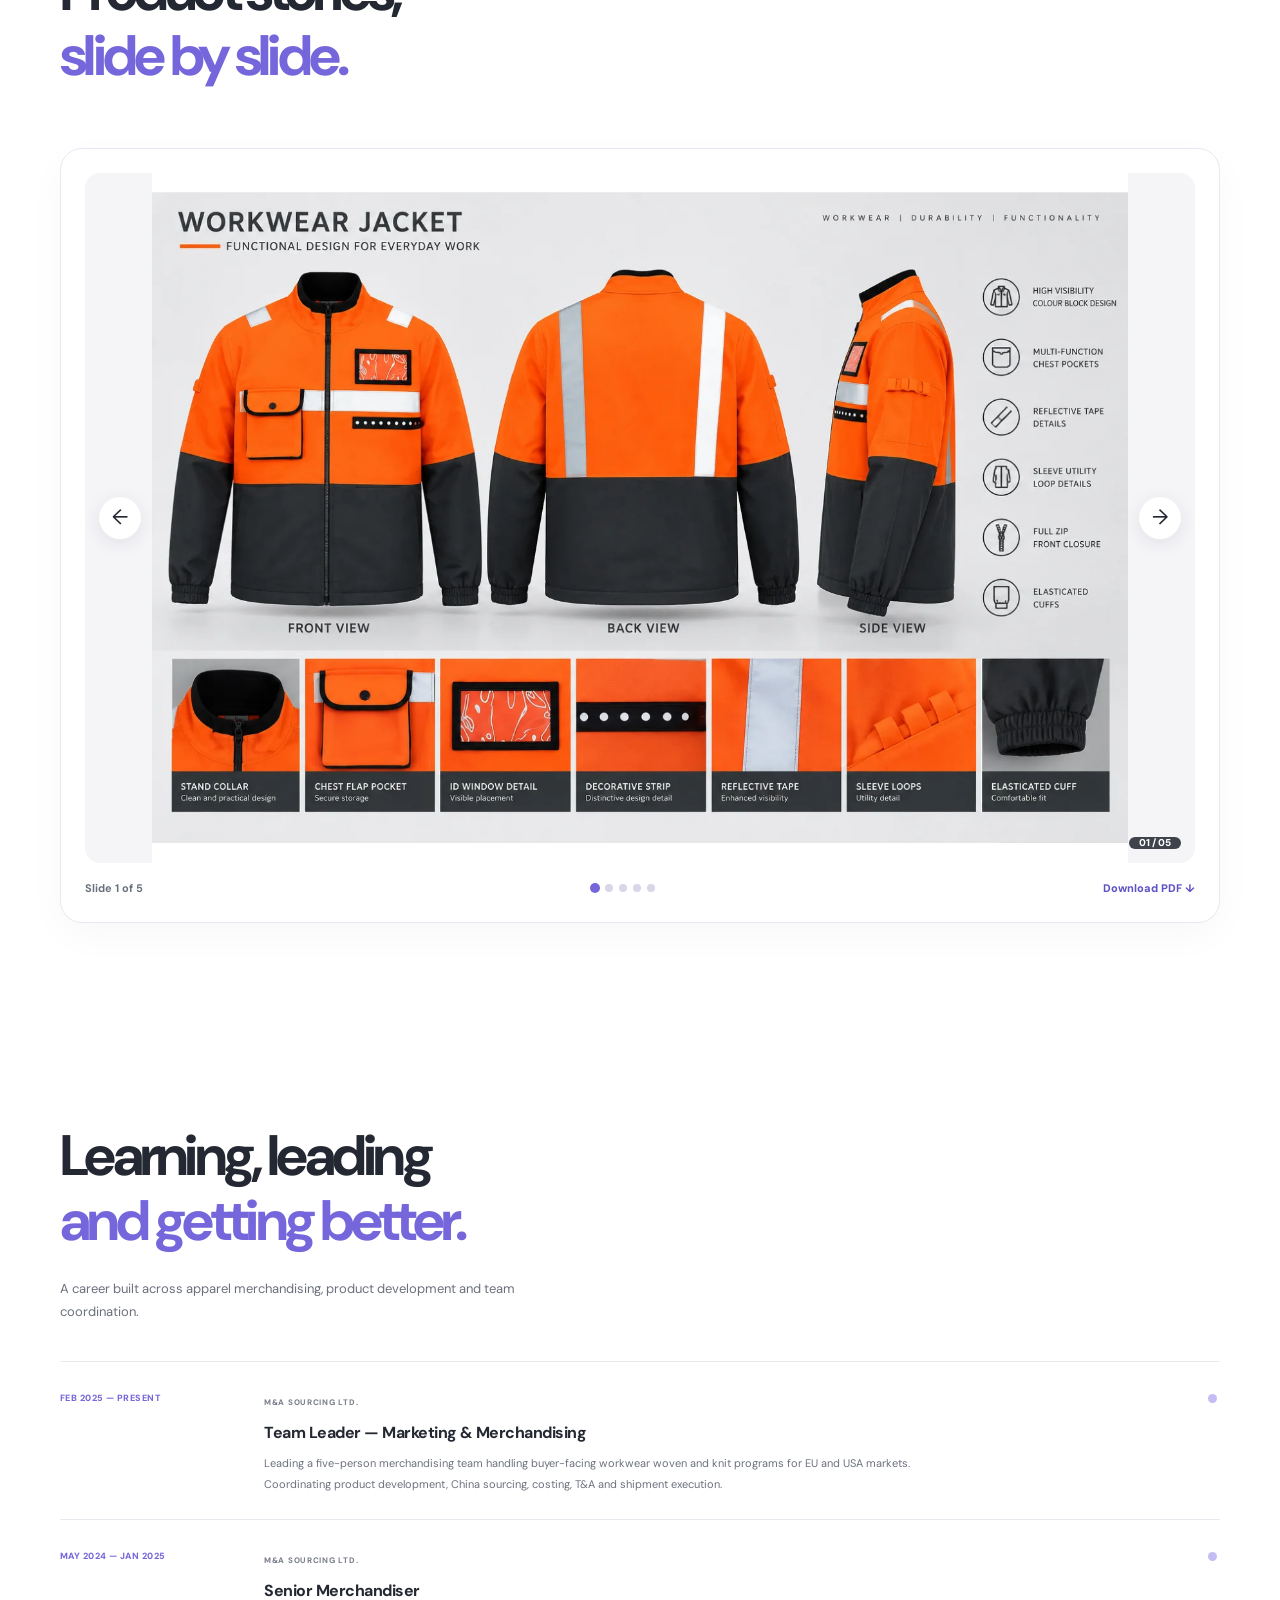
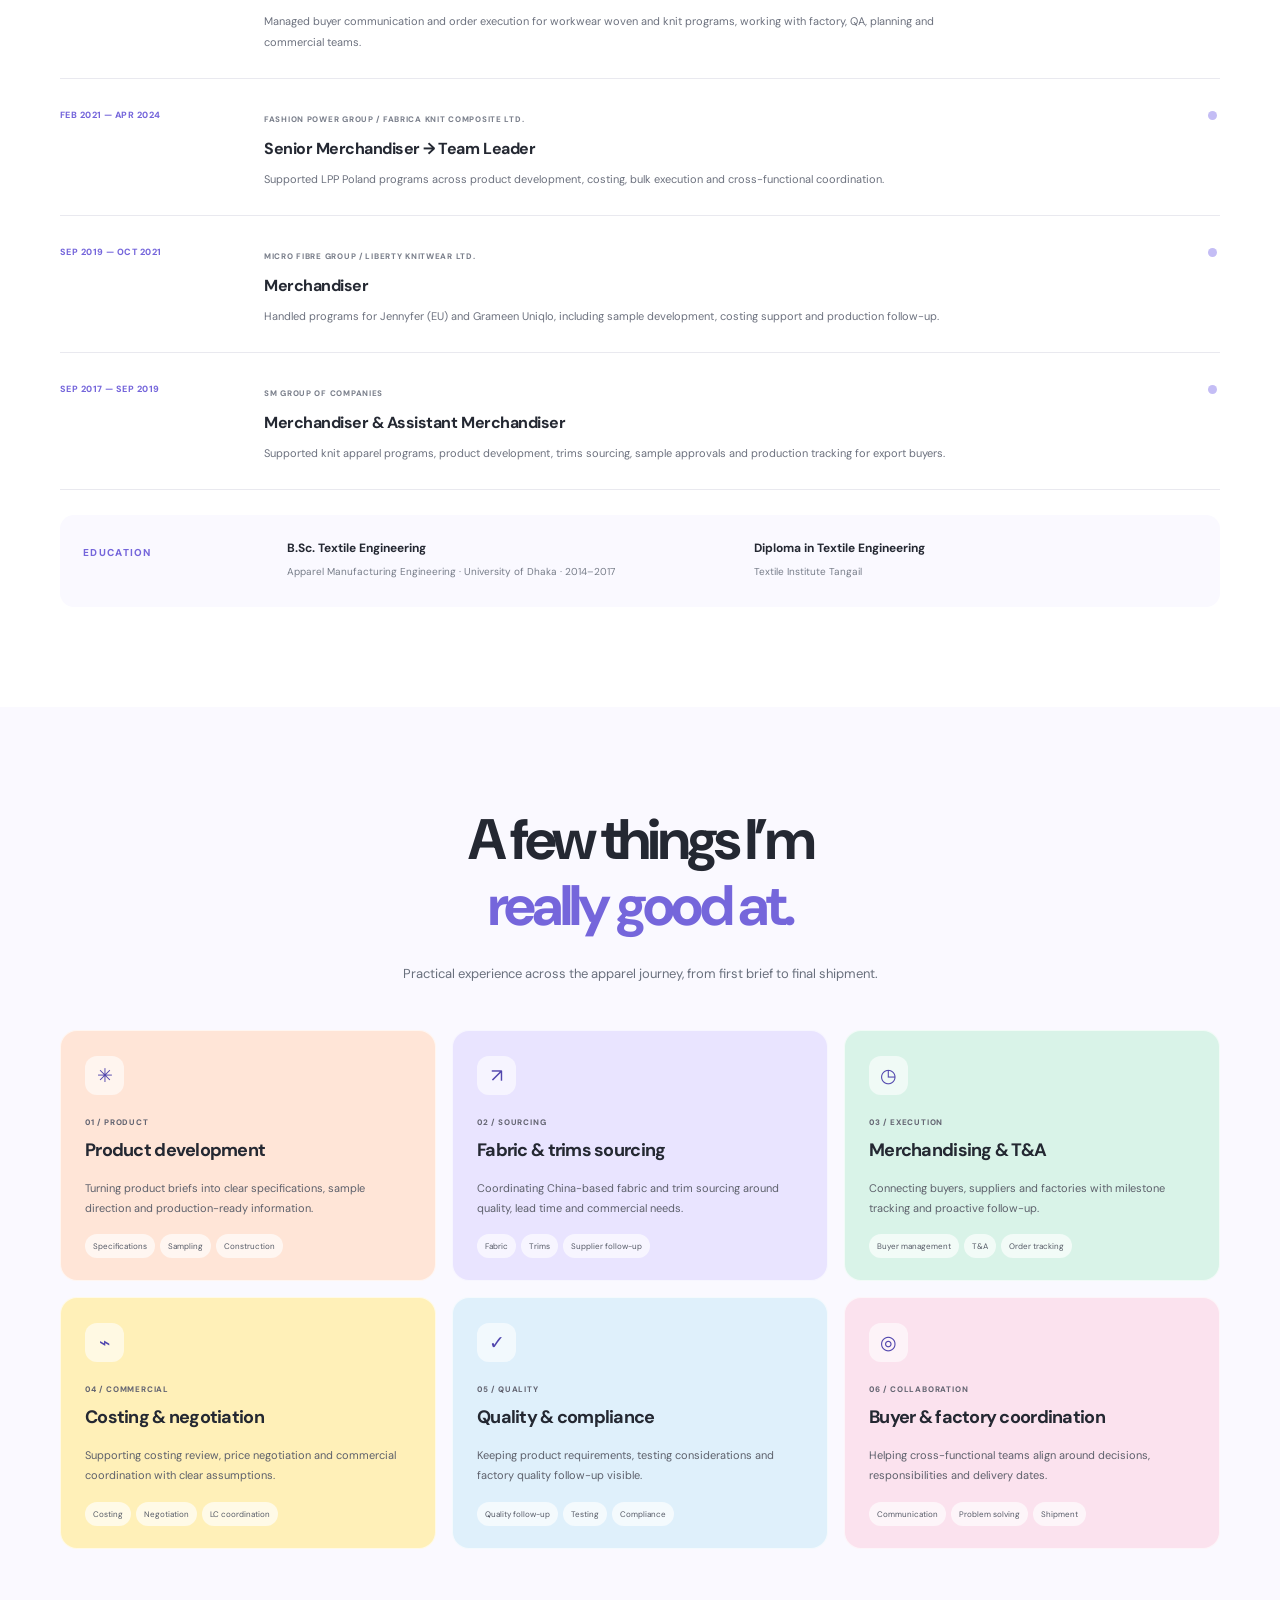
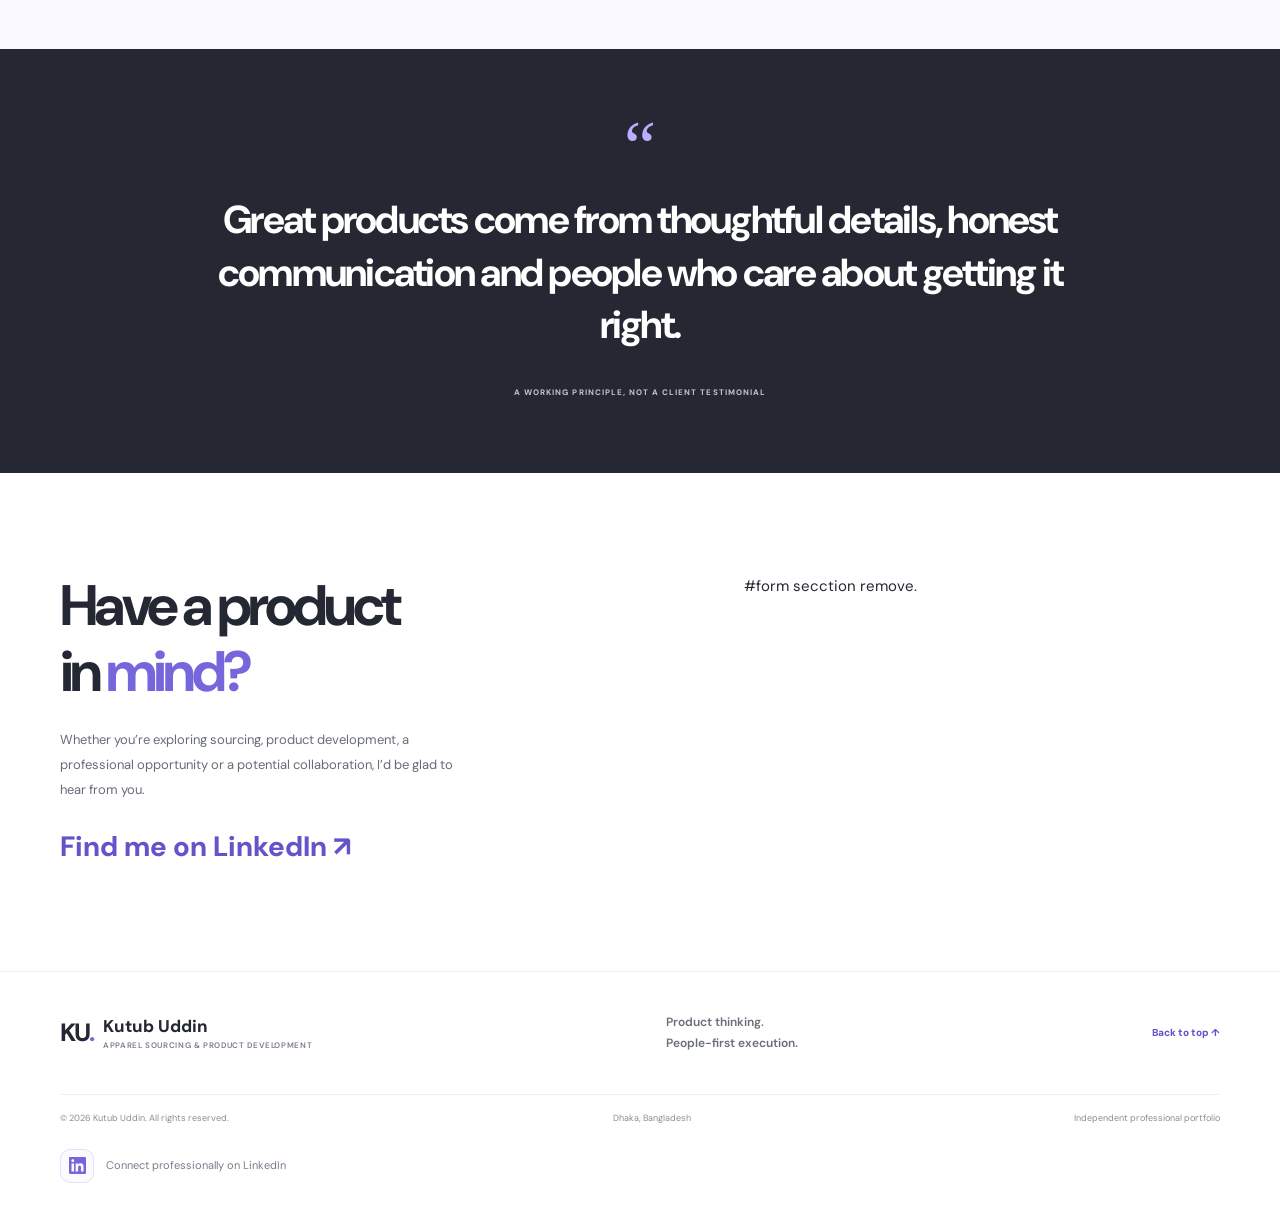
==== commit e1a158b8: "index.html" ====
--- a/index.html
+++ b/index.html
@@ -289,7 +289,7 @@
                 <div class="contact-copy">
                     <h2>Have a product<br>in <em>mind?</em></h2>
                     <p>Whether you’re exploring sourcing, product development, a professional opportunity or a potential collaboration, I’d be glad to hear from you.</p>
-                    <a class="contact-email" href="mailto:kutub@mangrp.com">kutub@mangrp.com &#8599;</a>
+                    
                     <a class="contact-email" href="https://www.linkedin.com/in/muhammad-kutub" target="_blank" rel="noopener noreferrer">Find me on LinkedIn ↗</a>
                 </div>
 
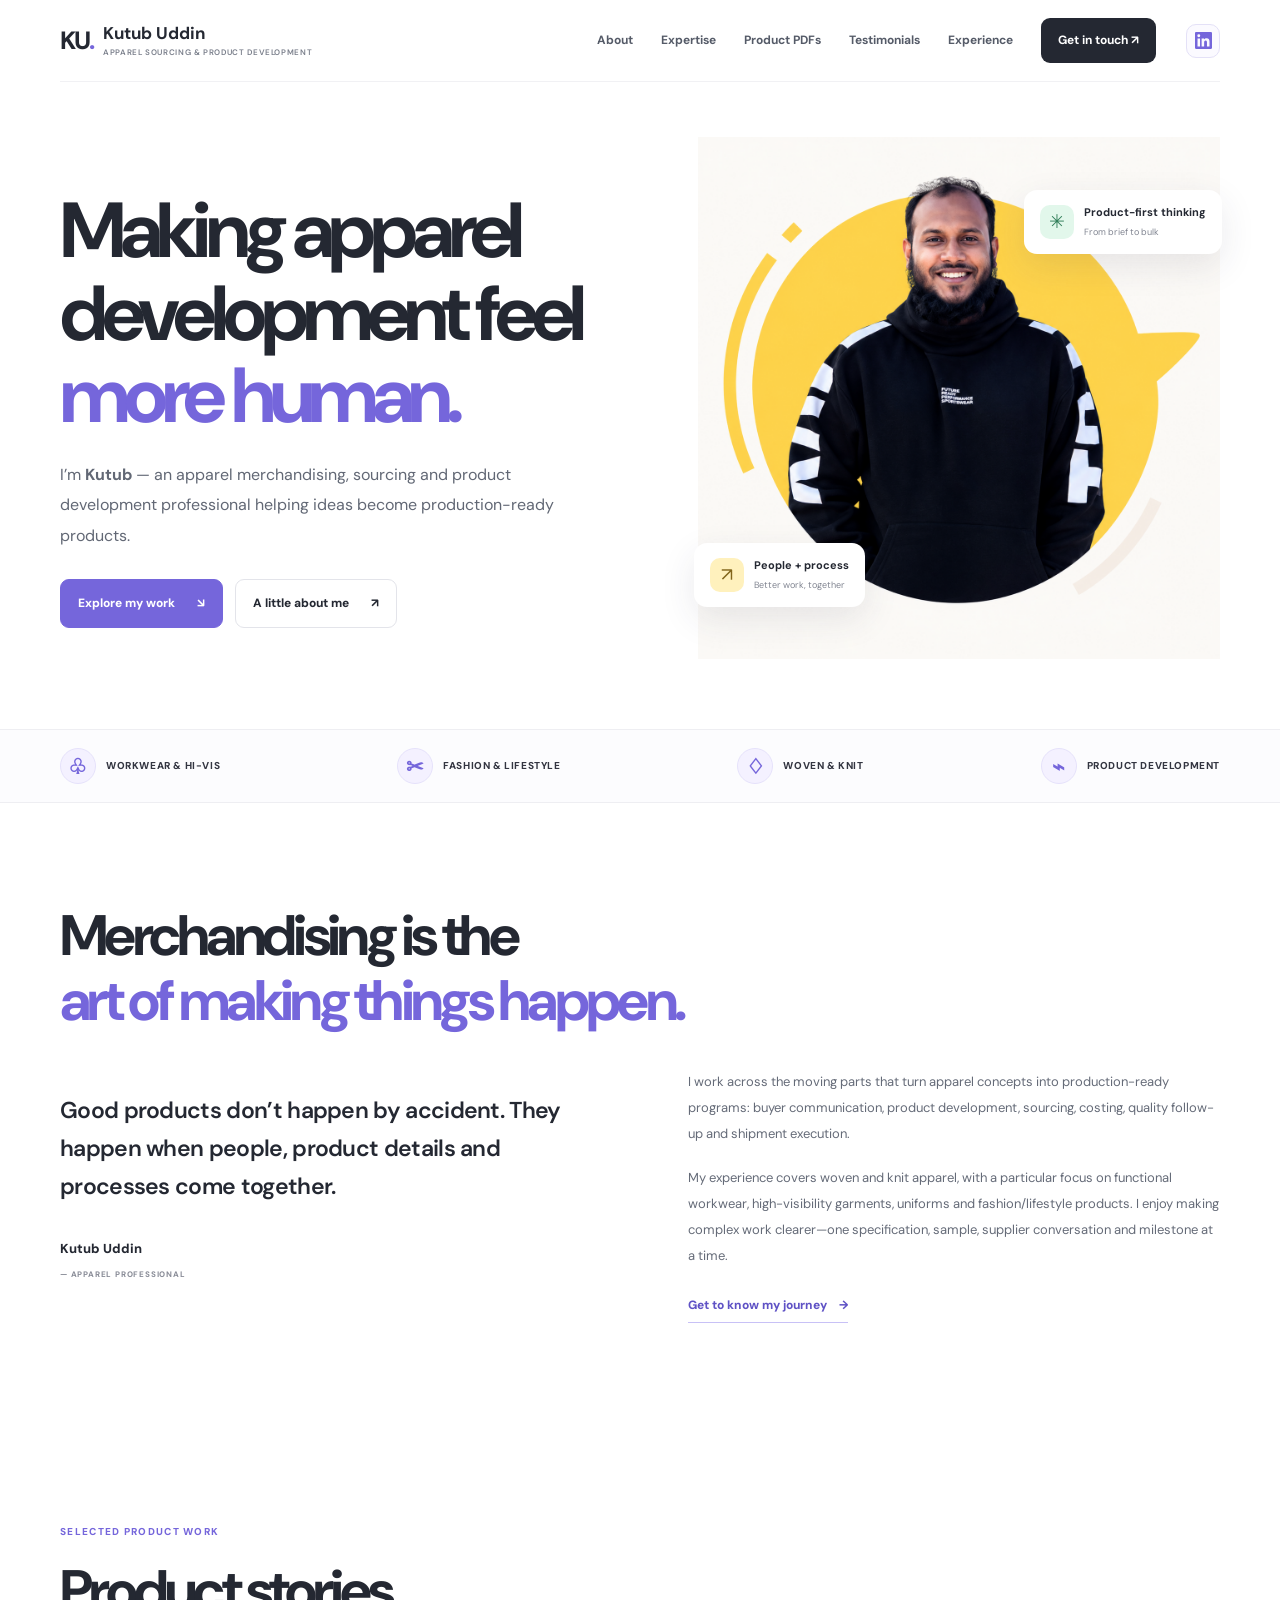
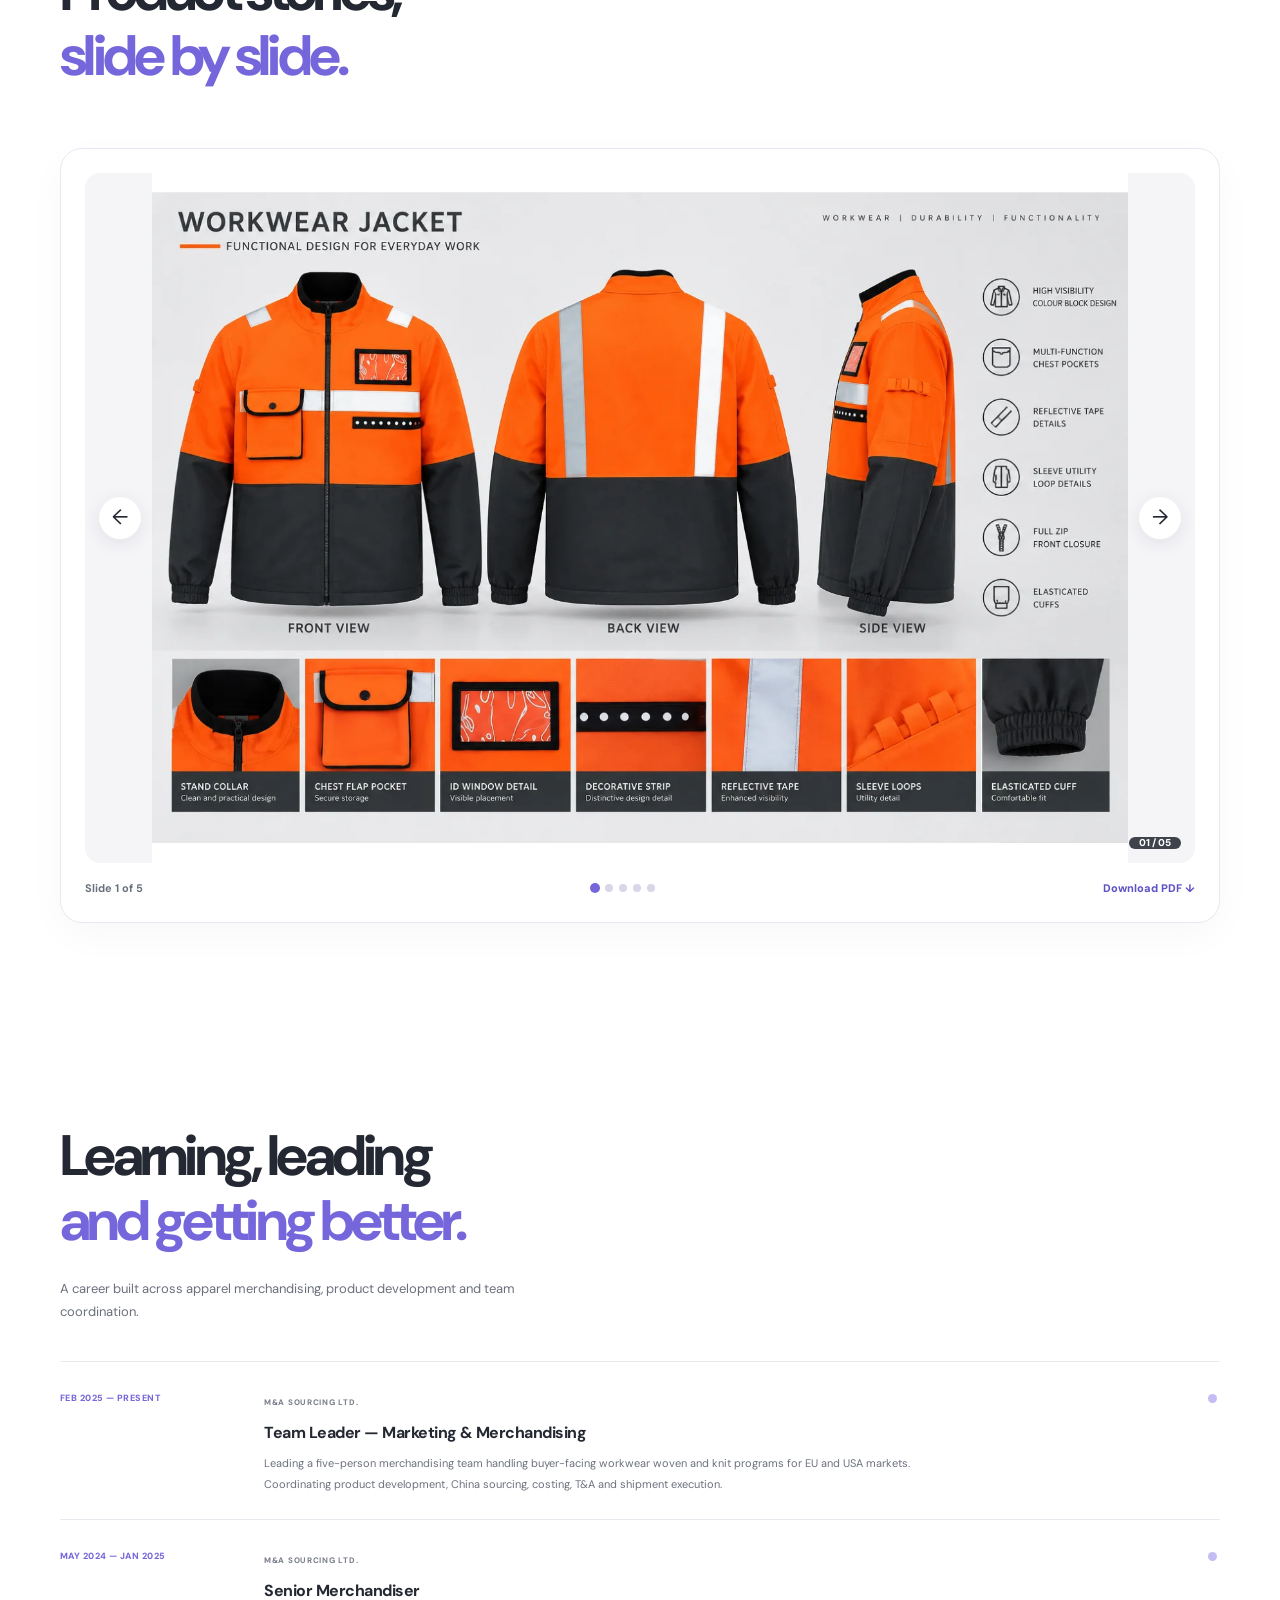
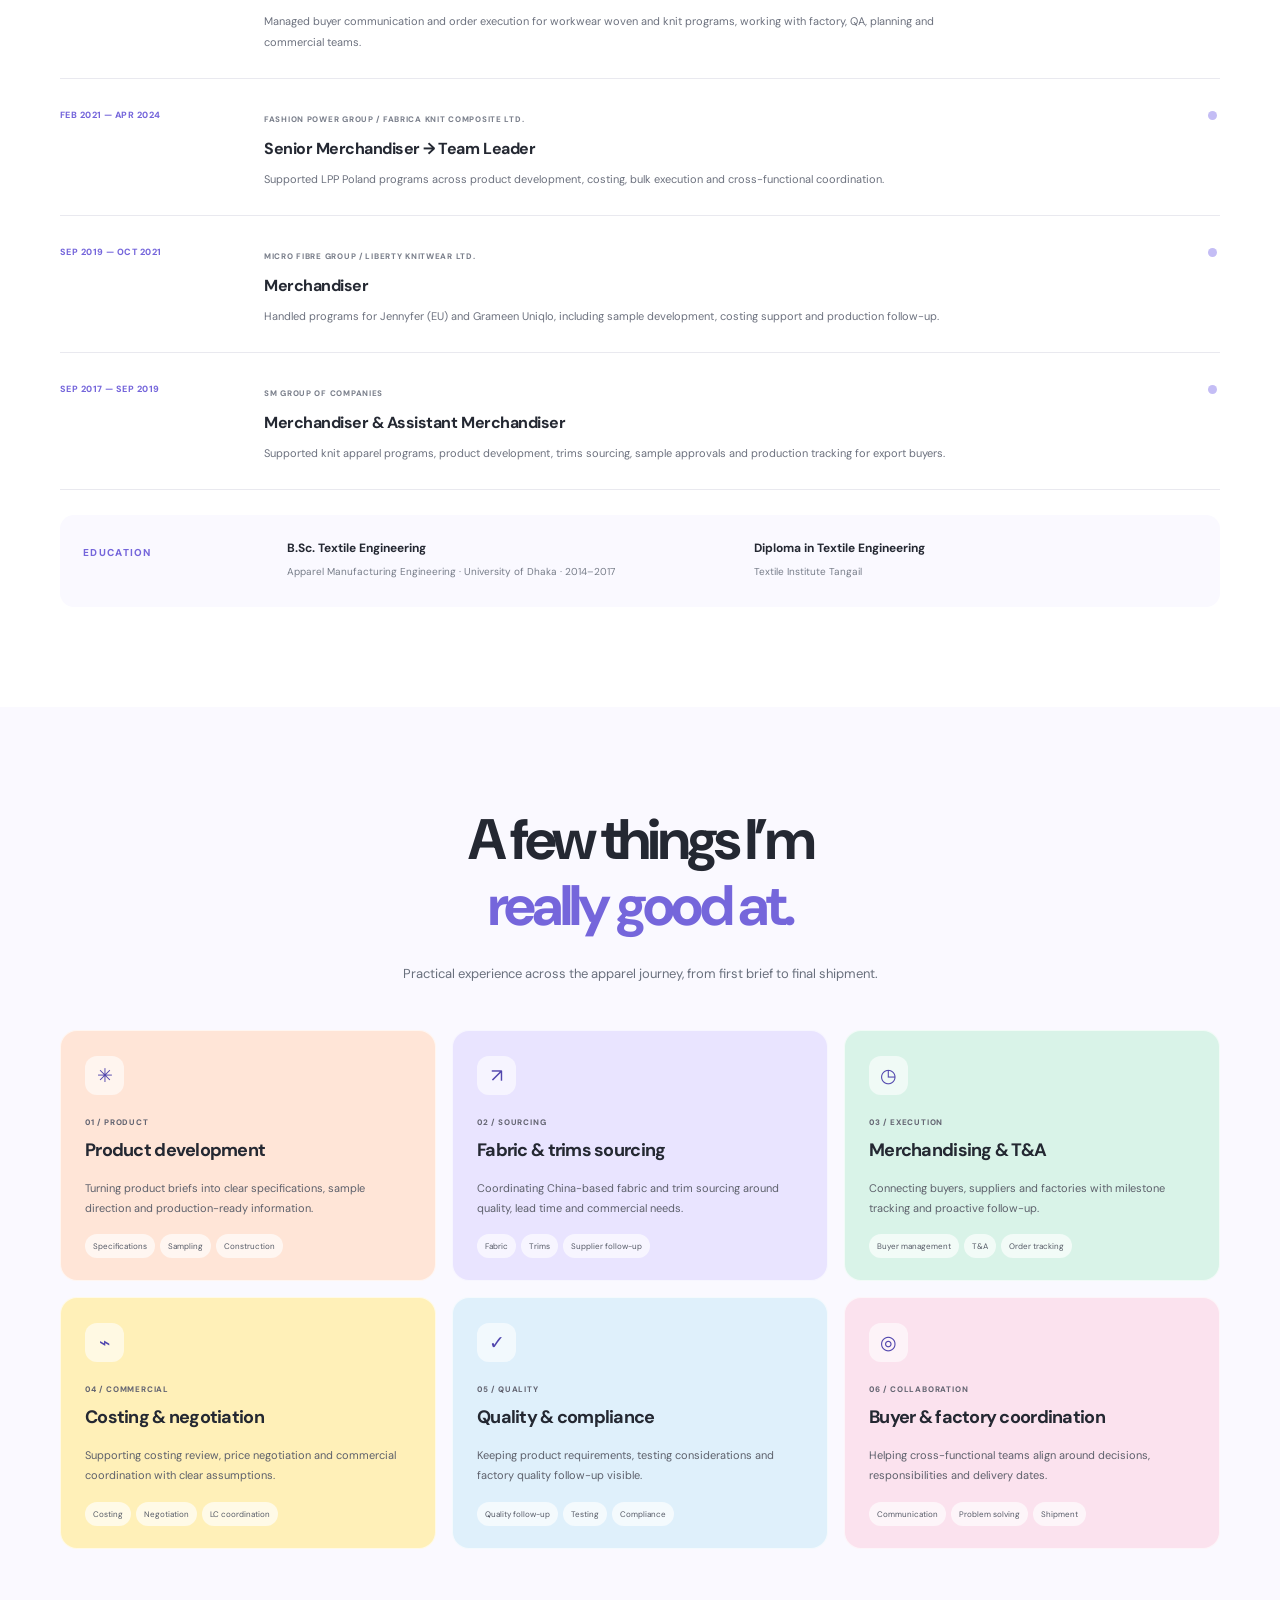
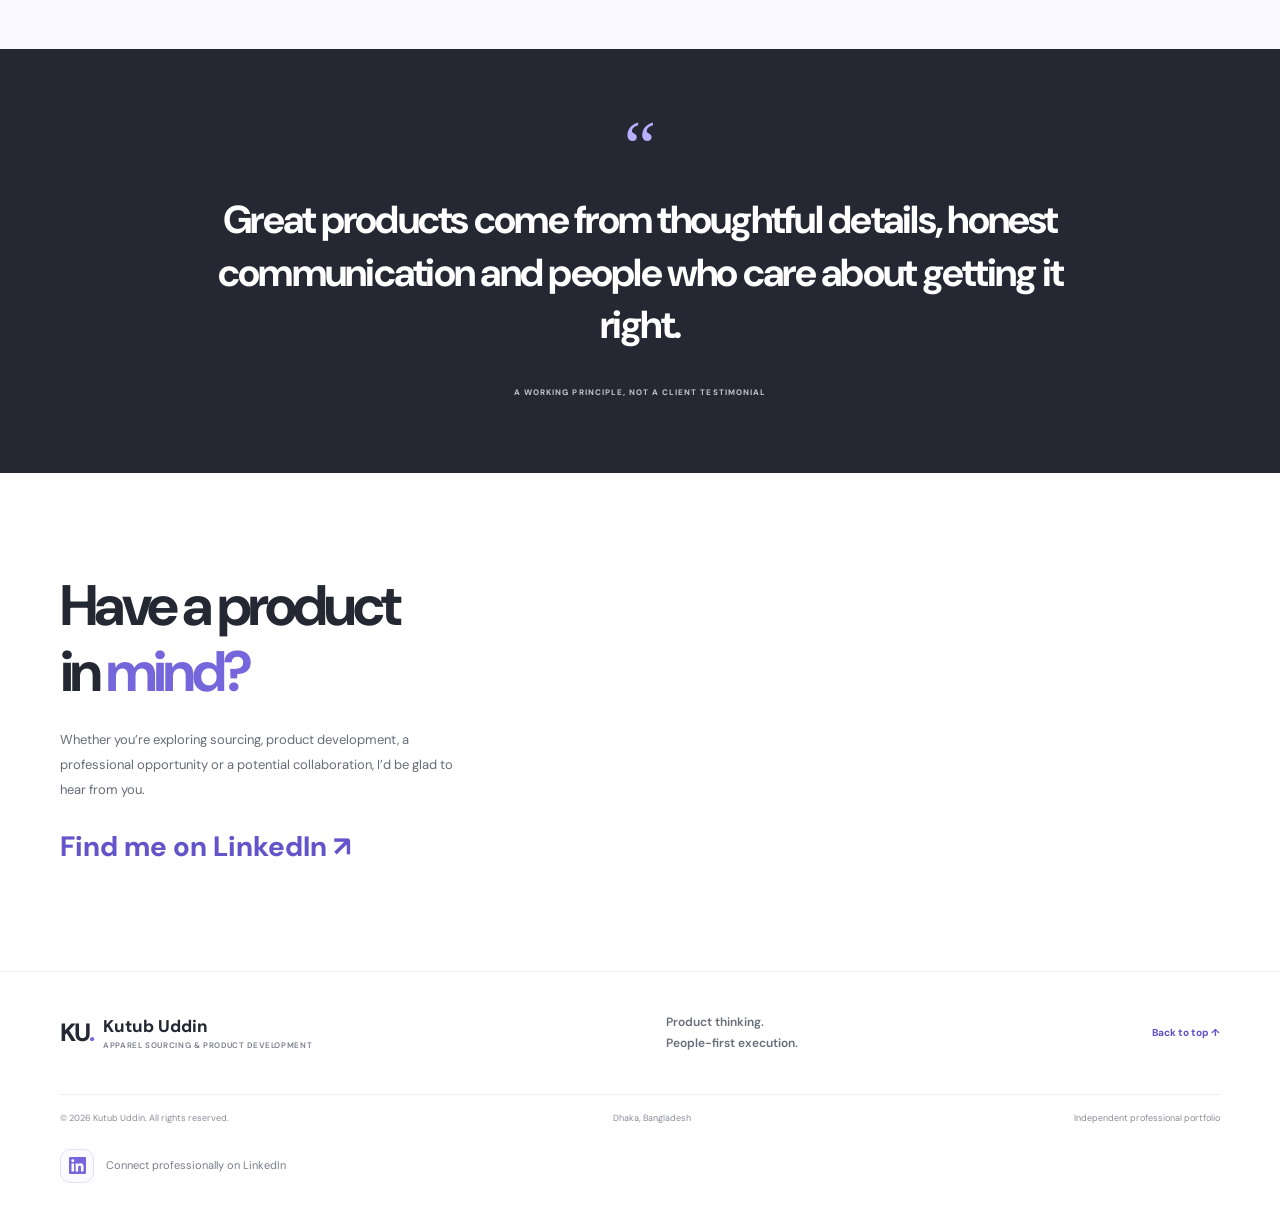
==== commit 75551c83: "index.html" ====
--- a/index.html
+++ b/index.html
@@ -293,7 +293,6 @@
                     <a class="contact-email" href="https://www.linkedin.com/in/muhammad-kutub" target="_blank" rel="noopener noreferrer">Find me on LinkedIn ↗</a>
                 </div>
 
-                #form secction remove. 
             </section>
         </main>
         <footer>
